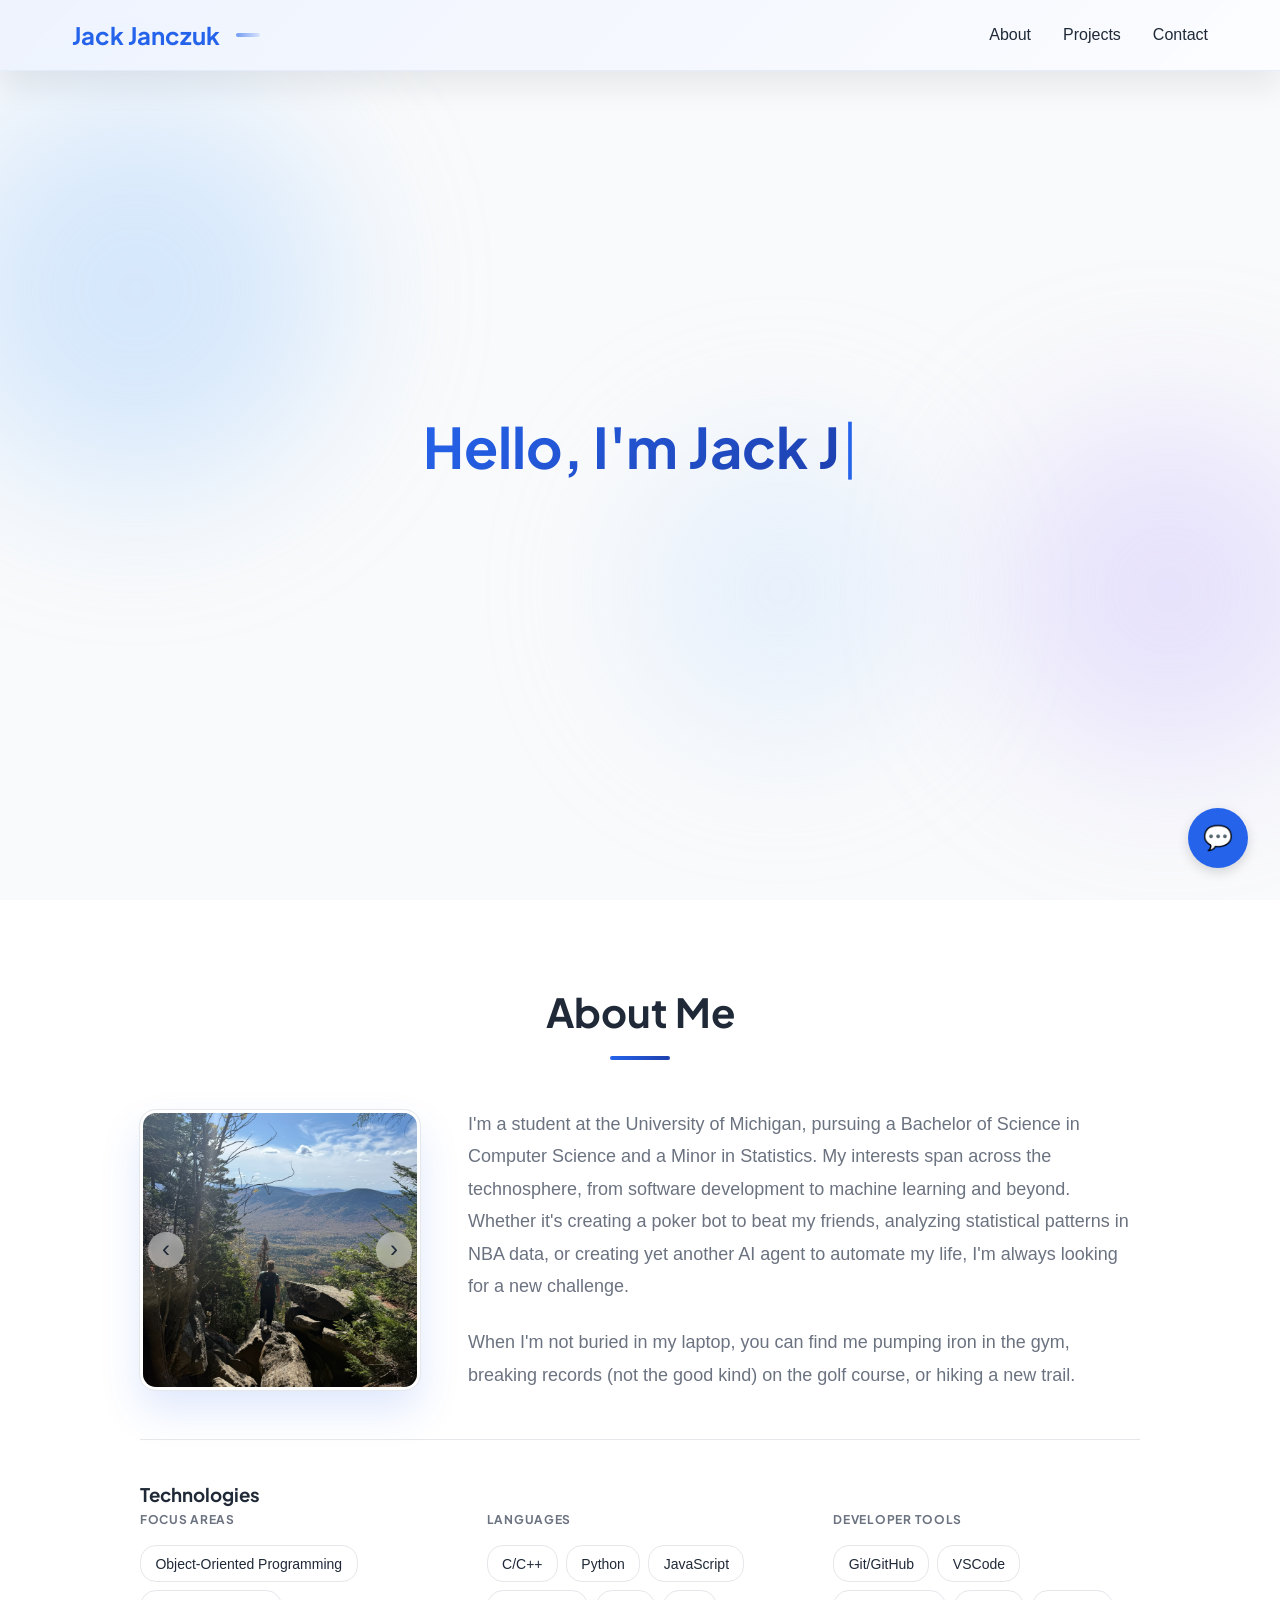
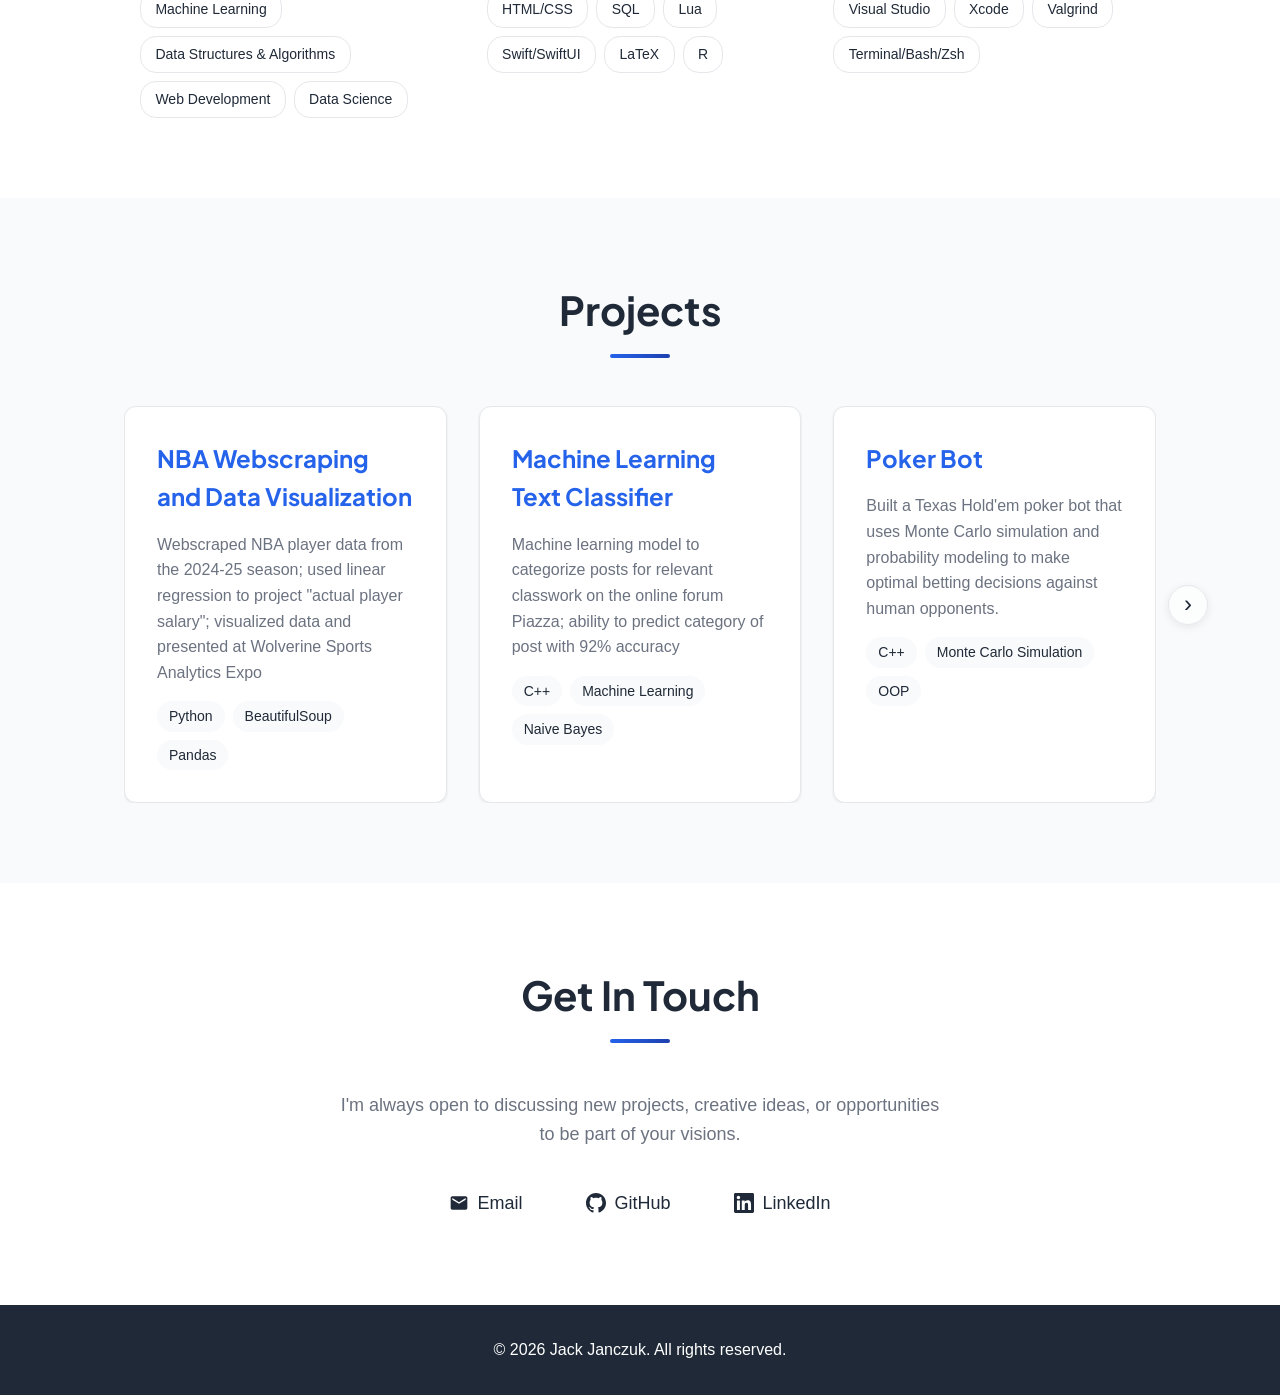
==== home.html @ c81da1bc "Initial commit" ====
<!DOCTYPE html>
<html lang="en">
<head>
    <meta charset="UTF-8">
    <meta name="viewport" content="width=device-width, initial-scale=1.0">
    <title>Jack Janczuk</title>
    <link rel="preconnect" href="https://fonts.googleapis.com">
    <link rel="preconnect" href="https://fonts.gstatic.com" crossorigin>
    <link href="https://fonts.googleapis.com/css2?family=Plus+Jakarta+Sans:wght@600;700;800&display=swap" rel="stylesheet">
    <link rel="stylesheet" href="styles.css">
    <link rel="icon" type="image/png" sizes="64x64" href="project-images/IMG_4706-favicon-64.png">
    <link rel="shortcut icon" href="project-images/IMG_4706-favicon-64.png">
</head>
<body>
    <!-- Navigation -->
    <nav>
        <div class="container">
            <a href="#home" class="logo">Jack Janczuk</a>
            <ul>
                <li><a href="#about" class="nav-link">About</a></li>
                <li><a href="#projects" class="nav-link">Projects</a></li>
                <li><a href="#contact" class="nav-link">Contact</a></li>
            </ul>
        </div>
    </nav>

    <!-- Hero Section -->
    <section id="home" class="hero">
        <div class="hero-blob hero-blob-1" aria-hidden="true"></div>
        <div class="hero-blob hero-blob-2" aria-hidden="true"></div>
        <div class="hero-blob hero-blob-3" aria-hidden="true"></div>
        <div class="hero-content">
            <h1 aria-label="Hello, I'm Jack Janczuk">
                <span id="heroTypewriter" class="hero-typewriter-text" aria-hidden="true"></span><span class="typewriter-cursor" aria-hidden="true">|</span>
            </h1>
            <div class="hero-actions">
                <a href="#projects" class="btn">View My Work</a>
                <a href="#contact" class="btn btn-outline">Get In Touch</a>
            </div>
        </div>
    </section>

    <!-- About Section -->
    <section id="about">
        <div class="container">
            <h2 class="section-title reveal">About Me</h2>
            <div class="about-layout reveal">
                <div class="about-photo">
                    <div class="about-carousel" id="aboutCarousel">
                        <button type="button" class="carousel-arrow carousel-prev" aria-label="Previous photo">&#8249;</button>
                        <div class="carousel-viewport">
                            <img id="aboutCarouselImage" class="carousel-image" src="images/about/IMG_0041.JPG" alt="Jack Janczuk" width="280" height="280" loading="eager">
                        </div>
                        <button type="button" class="carousel-arrow carousel-next" aria-label="Next photo">&#8250;</button>
                    </div>
                </div>
                <div class="about-text">
                    <p>
                        I'm a student at the University of Michigan, pursuing a Bachelor of Science in Computer Science and a Minor in Statistics. 
                        My interests span across the technosphere, from software development to machine learning and beyond. 
                        Whether it's creating a poker bot to beat my friends, analyzing statistical patterns in NBA data, or creating yet another 
                        AI agent to automate my life, I'm always looking for a new challenge.
                    </p>
                    <p>
                        When I'm not buried in my laptop, you can find me pumping iron in the gym, breaking records (not the good kind) on the golf course, or hiking a new trail.
                    </p>
                </div>
            </div>
            <div class="about-technologies reveal">
                <h3 class="about-technologies-title">Technologies</h3>
                <div class="technologies-grid">
                    <div class="technologies-group">
                        <h4>Focus Areas</h4>
                        <div class="technologies-tags">
                            <span class="tech-pill">Object-Oriented Programming</span>
                            <span class="tech-pill">Machine Learning</span>
                            <span class="tech-pill">Data Structures &amp; Algorithms</span>
                            <span class="tech-pill">Web Development</span>
                            <span class="tech-pill">Data Science</span>
                        </div>
                    </div>
                    <div class="technologies-group">
                        <h4>Languages</h4>
                        <div class="technologies-tags">
                            <span class="tech-pill">C/C++</span>
                            <span class="tech-pill">Python</span>
                            <span class="tech-pill">JavaScript</span>
                            <span class="tech-pill">HTML/CSS</span>
                            <span class="tech-pill">SQL</span>
                            <span class="tech-pill">Lua</span>
                            <span class="tech-pill">Swift/SwiftUI</span>
                            <span class="tech-pill">LaTeX</span>
                            <span class="tech-pill">R</span>
                        </div>
                    </div>
                    <div class="technologies-group">
                        <h4>Developer Tools</h4>
                        <div class="technologies-tags">
                            <span class="tech-pill">Git/GitHub</span>
                            <span class="tech-pill">VSCode</span>
                            <span class="tech-pill">Visual Studio</span>
                            <span class="tech-pill">Xcode</span>
                            <span class="tech-pill">Valgrind</span>
                            <span class="tech-pill">Terminal/Bash/Zsh</span>
                        </div>
                    </div>
                </div>
            </div>
        </div>
    </section>

    <!-- Projects Section -->
    <section id="projects">
        <div class="container">
            <h2 class="section-title reveal">Projects</h2>
            <div class="projects-carousel reveal">
                <button type="button" class="projects-arrow projects-prev" aria-label="Previous projects" disabled>&#8249;</button>
                <div class="projects-viewport">
                    <div class="projects-track" id="projectsTrack"></div>
                </div>
                <button type="button" class="projects-arrow projects-next" aria-label="Next projects">&#8250;</button>
            </div>
        </div>
    </section>

    <!-- Contact Section -->
    <section id="contact">
        <div class="container">
            <h2 class="section-title reveal">Get In Touch</h2>
            <div class="contact-content reveal">
                <p style="color: var(--text-light); font-size: 1.125rem; margin-bottom: 2rem;">
                    I'm always open to discussing new projects, creative ideas, or opportunities to be part of your visions.
                </p>
                <div class="contact-links">
                    <a href="mailto:jack.janczuk@gmail.com" class="contact-link email">
                        <svg xmlns="http://www.w3.org/2000/svg" viewBox="0 0 24 24">
                            <path d="M20 4H4c-1.1 0-1.99.9-1.99 2L2 18c0 1.1.9 2 2 2h16c1.1 0 2-.9 2-2V6c0-1.1-.9-2-2-2zm0 4l-8 5-8-5V6l8 5 8-5v2z"/>
                        </svg>
                        <span>Email</span>
                    </a>
                    <a href="https://github.com/jnrjanczuk" target="_blank" class="contact-link github">
                        <svg xmlns="http://www.w3.org/2000/svg" viewBox="0 0 24 24">
                            <path d="M12 0c-6.626 0-12 5.373-12 12 0 5.302 3.438 9.8 8.207 11.387.599.111.793-.261.793-.577v-2.234c-3.338.726-4.033-1.416-4.033-1.416-.546-1.387-1.333-1.756-1.333-1.756-1.089-.745.083-.729.083-.729 1.205.084 1.839 1.237 1.839 1.237 1.07 1.834 2.807 1.304 3.492.997.107-.775.418-1.305.762-1.604-2.665-.305-5.467-1.334-5.467-5.931 0-1.311.469-2.381 1.236-3.221-.124-.303-.535-1.524.117-3.176 0 0 1.008-.322 3.301 1.23.957-.266 1.983-.399 3.003-.404 1.02.005 2.047.138 3.006.404 2.291-1.552 3.297-1.23 3.297-1.23.653 1.653.242 2.874.118 3.176.77.84 1.235 1.911 1.235 3.221 0 4.609-2.807 5.624-5.479 5.921.43.372.823 1.102.823 2.222v3.293c0 .319.192.694.801.576 4.765-1.589 8.199-6.086 8.199-11.386 0-6.627-5.373-12-12-12z"/>
                        </svg>
                        <span>GitHub</span>
                    </a>
                    <a href="https://linkedin.com/in/jackjanczuk" target="_blank" class="contact-link linkedin">
                        <svg xmlns="http://www.w3.org/2000/svg" viewBox="0 0 24 24">
                            <path d="M20.447 20.452h-3.554v-5.569c0-1.328-.027-3.037-1.852-3.037-1.853 0-2.136 1.445-2.136 2.939v5.667H9.351V9h3.414v1.561h.046c.477-.9 1.637-1.85 3.37-1.85 3.601 0 4.267 2.37 4.267 5.455v6.286zM5.337 7.433c-1.144 0-2.063-.926-2.063-2.065 0-1.138.92-2.063 2.063-2.063 1.14 0 2.064.925 2.064 2.063 0 1.139-.925 2.065-2.064 2.065zm1.782 13.019H3.555V9h3.564v11.452zM22.225 0H1.771C.792 0 0 .774 0 1.729v20.542C0 23.227.792 24 1.771 24h20.451C23.2 24 24 23.227 24 22.271V1.729C24 .774 23.2 0 22.222 0h.003z"/>
                        </svg>
                        <span>LinkedIn</span>
                    </a>
                </div>
            </div>
        </div>
    </section>

    <!-- Footer -->
    <footer>
        <div class="container">
            <p>&copy; 2026 Jack Janczuk. All rights reserved.</p>
        </div>
    </footer>

    <!-- Floating Social Button -->
    <div class="floating-social">
        <button class="social-toggle" aria-label="Contact me">💬</button>
        <div class="social-icons">
            <a href="mailto:jack.janczuk@gmail.com" class="social-icon email" aria-label="Email" title="Email">
                <!-- Replace this SVG with your email icon -->
                <svg xmlns="http://www.w3.org/2000/svg" viewBox="0 0 24 24">
                    <path d="M20 4H4c-1.1 0-1.99.9-1.99 2L2 18c0 1.1.9 2 2 2h16c1.1 0 2-.9 2-2V6c0-1.1-.9-2-2-2zm0 4l-8 5-8-5V6l8 5 8-5v2z"/>
                </svg>
            </a>
            <a href="https://github.com/jnrjanczuk" target="_blank" class="social-icon github" aria-label="GitHub" title="GitHub">
                <!-- Replace this SVG with your GitHub icon -->
                <svg xmlns="http://www.w3.org/2000/svg" viewBox="0 0 24 24">
                    <path d="M12 0c-6.626 0-12 5.373-12 12 0 5.302 3.438 9.8 8.207 11.387.599.111.793-.261.793-.577v-2.234c-3.338.726-4.033-1.416-4.033-1.416-.546-1.387-1.333-1.756-1.333-1.756-1.089-.745.083-.729.083-.729 1.205.084 1.839 1.237 1.839 1.237 1.07 1.834 2.807 1.304 3.492.997.107-.775.418-1.305.762-1.604-2.665-.305-5.467-1.334-5.467-5.931 0-1.311.469-2.381 1.236-3.221-.124-.303-.535-1.524.117-3.176 0 0 1.008-.322 3.301 1.23.957-.266 1.983-.399 3.003-.404 1.02.005 2.047.138 3.006.404 2.291-1.552 3.297-1.23 3.297-1.23.653 1.653.242 2.874.118 3.176.77.84 1.235 1.911 1.235 3.221 0 4.609-2.807 5.624-5.479 5.921.43.372.823 1.102.823 2.222v3.293c0 .319.192.694.801.576 4.765-1.589 8.199-6.086 8.199-11.386 0-6.627-5.373-12-12-12z"/>
                </svg>
            </a>
            <a href="https://linkedin.com/in/jackjanczuk" target="_blank" class="social-icon linkedin" aria-label="LinkedIn" title="LinkedIn">
                <!-- Replace this SVG with your LinkedIn icon -->
                <svg xmlns="http://www.w3.org/2000/svg" viewBox="0 0 24 24">
                    <path d="M20.447 20.452h-3.554v-5.569c0-1.328-.027-3.037-1.852-3.037-1.853 0-2.136 1.445-2.136 2.939v5.667H9.351V9h3.414v1.561h.046c.477-.9 1.637-1.85 3.37-1.85 3.601 0 4.267 2.37 4.267 5.455v6.286zM5.337 7.433c-1.144 0-2.063-.926-2.063-2.065 0-1.138.92-2.063 2.063-2.063 1.14 0 2.064.925 2.064 2.063 0 1.139-.925 2.065-2.064 2.065zm1.782 13.019H3.555V9h3.564v11.452zM22.225 0H1.771C.792 0 0 .774 0 1.729v20.542C0 23.227.792 24 1.771 24h20.451C23.2 24 24 23.227 24 22.271V1.729C24 .774 23.2 0 22.222 0h.003z"/>
                </svg>
            </a>
        </div>
    </div>

    <!-- Project Modal -->
    <div class="project-modal" id="projectModal">
        <div class="project-modal-content">
            <div class="project-modal-content-wrapper">
                <button class="project-modal-close" aria-label="Close modal">&times;</button>
                <div class="project-modal-header">
                    <div class="project-modal-background" id="modalBackground"></div>
                    <h2 id="modalTitle"></h2>
                    <p id="modalDescription"></p>
                </div>
                <div class="project-modal-body">
                    <div class="project-modal-details" id="modalDetails">
                        <!-- Additional project details will be added here -->
                    </div>
                </div>
            </div>
        </div>
    </div>

    <script>
        // Project data - you can expand this with more details for each project
        const projects = [
            {
                title: "NBA Webscraping and Data Visualization",
                description: "Webscraped NBA player data from the 2024-25 season; used linear regression to project \"actual player salary\"; visualized data and presented at Wolverine Sports Analytics Expo",
                tags: ["Python", "BeautifulSoup", "Pandas"],
                imageUrl: "project-images/nba.png",
                details: `
                    <h3>Overview</h3>
                    <p>My project for Wolverine Sports Analytics F25, involving webscraping NBA player statistics and salary data to visualize salary trends and identify overpaid/underpaid players</p>
                    <h3>Key Features</h3>
                    <ul>
                        <li>Web scraping NBA player data from multiple sources</li>
                        <li>Linear regression modeling for salary prediction</li>
                        <li>Data visualization and presentation</li>
                        <li>Presented findings at Wolverine Sports Analytics Expo</li>
                    </ul>
                `
            },
            {
                title: "Machine Learning Text Classifier",
                description: "Machine learning model to categorize posts for relevant classwork on the online forum Piazza; ability to predict category of post with 92% accuracy",
                tags: ["C++", "Machine Learning", "Naive Bayes"],
                imageUrl: "project-images/piazza.png",
                details: `
                    <h3>Overview</h3>
                    <p>A sophisticated machine learning classifier using Naive Bayes classification designed to automatically categorize educational forum posts, improving content organization and discoverability.</p>
                    <h3>Key Features</h3>
                    <ul>
                        <li>92% accuracy in post categorization</li>
                        <li>Natural language processing capabilities</li>
                        <li>Efficient data structure implementation</li>
                        <li>Optimized for performance in C++</li>
                    </ul>
                `
            },
            {
                title: "Poker Bot",
                description: "Built a Texas Hold'em poker bot that uses Monte Carlo simulation and probability modeling to make optimal betting decisions against human opponents.",
                tags: ["C++", "Monte Carlo Simulation", "OOP"],
                imageUrl: "project-images/poker.jpg",
                details: `
                    <h3>Overview</h3>
                    <p>A poker-playing agent that evaluates hand strength and pot odds to decide when to fold, call, or raise in simulated and live games.</p>
                    <h3>Key Features</h3>
                    <ul>
                        <li>Monte Carlo hand equity estimation</li>
                        <li>Automated betting strategy engine</li>
                        <li>Support for games with any number of players</li>
                    </ul>
                `
            },
            {
                title: "MacOS ASCIIquarium",
                description: "Developed a program enabling a functional ASCIIquarium screensaver for MacOS.",
                tags: ["Lua", "Shell Scripting", "Automation"],
                imageUrl: "project-images/asciiquarium.jpg",
                details: `
                    <h3>Overview</h3>
                    <p>A program that automatically opens a terminal window displaying ASCIIquarium upon detecting a session of three minutes of inactivity,
                         closing the window on any mouse movement or key stroke.</p>
                    <h3>Key Features</h3>
                    <ul>
                        <li>Automatic detection of inactivity for screensaver feel</li>
                        <li>User customization of inactivity threshold</li>
                        <li>Clean removal of terminal window upon keystroke/mouse movement</li>
                    </ul>
                `
            },
            {
                title: "AI Life Automation Agent",
                description: "Personal AI agent that automates routine tasks—calendar management, email triage, and workflow triggers—using LLM APIs and custom integrations.",
                tags: ["Python", "LLMs", "Automation"],
                imageUrl: "",
                details: `
                    <h3>Overview</h3>
                    <p>An agentic system that connects to everyday tools and executes multi-step workflows based on natural language commands.</p>
                    <h3>Key Features</h3>
                    <ul>
                        <li>Natural language task parsing</li>
                        <li>Integration with calendar and email APIs</li>
                        <li>Extensible plugin architecture for new automations</li>
                    </ul>
                `
            }
        ];

        function escapeHtml(text) {
            const div = document.createElement('div');
            div.textContent = text;
            return div.innerHTML;
        }

        function renderProjectCards() {
            const track = document.getElementById('projectsTrack');
            if (!track) return;

            track.innerHTML = projects.map((project, index) => `
                <div class="project-card" data-project="${index}">
                    <h3>${escapeHtml(project.title)}</h3>
                    <p>${escapeHtml(project.description)}</p>
                    <div class="project-tags">
                        ${project.tags.map((tag) => `<span class="tag">${escapeHtml(tag)}</span>`).join('')}
                    </div>
                </div>
            `).join('');
        }

        function initProjectsCarousel() {
            const track = document.getElementById('projectsTrack');
            const viewport = document.querySelector('.projects-viewport');
            const prevBtn = document.querySelector('.projects-prev');
            const nextBtn = document.querySelector('.projects-next');
            if (!track || !viewport || !prevBtn || !nextBtn) return;

            const GAP = 32;
            let offset = 0;

            function getVisibleCount() {
                if (window.innerWidth < 640) return 1;
                if (window.innerWidth < 960) return 2;
                return 3;
            }

            function getMaxOffset() {
                return Math.max(0, projects.length - getVisibleCount());
            }

            function updateCarousel() {
                const visible = getVisibleCount();
                const cardWidth = (viewport.clientWidth - GAP * (visible - 1)) / visible;

                track.style.setProperty('--project-card-width', `${cardWidth}px`);
                track.style.setProperty('--projects-gap', `${GAP}px`);

                offset = Math.min(offset, getMaxOffset());

                track.style.transform = `translateX(-${offset * (cardWidth + GAP)}px)`;

                prevBtn.disabled = offset === 0;
                nextBtn.disabled = offset >= getMaxOffset();
            }

            prevBtn.addEventListener('click', () => {
                if (offset > 0) {
                    offset -= 1;
                    updateCarousel();
                }
            });

            nextBtn.addEventListener('click', () => {
                if (offset < getMaxOffset()) {
                    offset += 1;
                    updateCarousel();
                }
            });

            window.addEventListener('resize', updateCarousel);
            updateCarousel();
        }

        renderProjectCards();
        initProjectsCarousel();

        // Get modal elements
        const modal = document.getElementById('projectModal');
        const modalTitle = document.getElementById('modalTitle');
        const modalDescription = document.getElementById('modalDescription');
        const modalDetails = document.getElementById('modalDetails');
        const modalBackground = document.getElementById('modalBackground');
        const closeBtn = document.querySelector('.project-modal-close');

        const projectsTrack = document.getElementById('projectsTrack');

        // Function to open modal
        function openModal(projectIndex) {
            const project = projects[projectIndex];
            modalTitle.textContent = project.title;
            modalDescription.textContent = project.description;

            // Set background image if provided
            if (project.imageUrl && project.imageUrl.trim() !== '') {
                modalBackground.style.backgroundImage = `url(${project.imageUrl})`;
                modalBackground.style.display = 'block';
            } else {
                modalBackground.style.backgroundImage = 'none';
                modalBackground.style.display = 'none';
            }

            // Set details with tags (same as card view)
            const tagsHtml = project.tags
                .map((tag) => `<span class="tag">${tag}</span>`)
                .join('');
            modalDetails.innerHTML = `${project.details}
                <h3>Tags</h3>
                <div class="project-tags">${tagsHtml}</div>`;

            // Show modal
            modal.classList.add('active');
            document.body.style.overflow = 'hidden'; // Prevent background scrolling
        }

        // Function to close modal
        function closeModal() {
            modal.classList.remove('active');
            document.body.style.overflow = ''; // Restore scrolling
        }

        // Open modal when a project card is clicked
        projectsTrack.addEventListener('click', (e) => {
            const card = e.target.closest('.project-card');
            if (!card) return;
            openModal(parseInt(card.getAttribute('data-project'), 10));
        });

        // Close modal when close button is clicked
        closeBtn.addEventListener('click', closeModal);

        // Close modal when clicking outside the content
        modal.addEventListener('click', (e) => {
            if (e.target === modal) {
                closeModal();
            }
        });

        // Close modal with Escape key
        document.addEventListener('keydown', (e) => {
            if (e.key === 'Escape' && modal.classList.contains('active')) {
                closeModal();
            }
        });

        // Scroll reveal
        const revealEls = document.querySelectorAll('.reveal');
        const revealObserver = new IntersectionObserver(
            (entries) => {
                entries.forEach((entry) => {
                    if (entry.isIntersecting) {
                        entry.target.classList.add('visible');
                        revealObserver.unobserve(entry.target);
                    }
                });
            },
            { threshold: 0.15, rootMargin: '0px 0px -40px 0px' }
        );
        revealEls.forEach((el) => revealObserver.observe(el));

        // Active nav link on scroll
        const navLinks = document.querySelectorAll('.nav-link');
        const sections = ['about', 'projects', 'contact'].map((id) => document.getElementById(id));

        function updateActiveNav() {
            const scrollPos = window.scrollY + 120;
            let current = '';

            sections.forEach((section) => {
                if (section && section.offsetTop <= scrollPos) {
                    current = section.getAttribute('id');
                }
            });

            navLinks.forEach((link) => {
                link.classList.toggle('active', link.getAttribute('href') === `#${current}`);
            });
        }

        const aboutLink = document.querySelector('.nav-link[href="#about"]');

        function updateLogoScrollBar() {
            const logo = document.querySelector('.logo');
            if (!logo || !aboutLink) return;

            const logoRect = logo.getBoundingClientRect();
            const aboutRect = aboutLink.getBoundingClientRect();
            const offsetBase = Math.max(0, aboutRect.left - logoRect.right - 48);
            const progress = Math.min(1, Math.max(0, window.scrollY / (document.body.scrollHeight - window.innerHeight)));
            const barOffset = Math.round(progress * offsetBase);

            logo.style.setProperty('--logo-bar-offset', `${barOffset}px`);
        }

        window.addEventListener('scroll', updateActiveNav, { passive: true });
        window.addEventListener('scroll', updateLogoScrollBar, { passive: true });
        window.addEventListener('resize', updateLogoScrollBar, { passive: true });
        updateActiveNav();
        updateLogoScrollBar();

        // About photo carousel
        (function initAboutCarousel() {
            const img = document.getElementById('aboutCarouselImage');
            const prevBtn = document.querySelector('.carousel-prev');
            const nextBtn = document.querySelector('.carousel-next');
            if (!img || !prevBtn || !nextBtn) return;

            const photos = [
                { src: 'images/about/IMG_0041.JPG', alt: 'Jack Janczuk' },
                { src: 'images/about/IMG_4346.jpeg', alt: 'Jack Janczuk' },
                { src: 'images/about/IMG_0625.JPG', alt: 'Jack Janczuk' },
                { src: 'images/about/DSC_7346.jpeg', alt: 'Jack Janczuk' }
            ];

            let currentIndex = 0;
            let isTransitioning = false;

            function showPhoto(index) {
                if (isTransitioning) return;
                isTransitioning = true;
                img.classList.add('fading');

                setTimeout(() => {
                    currentIndex = index;
                    img.src = photos[currentIndex].src;
                    img.alt = photos[currentIndex].alt;
                    img.classList.remove('fading');
                    isTransitioning = false;
                }, 350);
            }

            function goNext() {
                showPhoto((currentIndex + 1) % photos.length);
            }

            function goPrev() {
                showPhoto((currentIndex - 1 + photos.length) % photos.length);
            }

            prevBtn.addEventListener('click', goPrev);
            nextBtn.addEventListener('click', goNext);
        })();

        // Hero typewriter with typo correction
        (function initHeroTypewriter() {
            const el = document.getElementById('heroTypewriter');
            const heroContent = document.querySelector('.hero-content');
            if (!el || !heroContent) return;

            const prefix = "Hello, I'm Jack ";
            const wrongName = 'Janzcuk';
            const correctName = 'Janczuk';
            const fullCorrect = prefix + correctName;
            const wrongFull = prefix + wrongName;
            const keptPart = 'Jan';
            const wrongSuffix = wrongName.slice(keptPart.length);
            const correctSuffix = correctName.slice(keptPart.length);

            const typeSpeed = 100;
            const deleteSpeed = 65;
            const pauseAfterWrong = 900;
            const pauseBeforeRetype = 350;

            const sleep = (ms) => new Promise((resolve) => setTimeout(resolve, ms));

            function finish() {
                el.textContent = fullCorrect;
                heroContent.classList.add('hero-ready');
            }

            if (window.matchMedia('(prefers-reduced-motion: reduce)').matches) {
                finish();
                return;
            }

            async function run() {
                for (let i = 0; i < wrongFull.length; i++) {
                    el.textContent = wrongFull.slice(0, i + 1);
                    await sleep(typeSpeed);
                }

                await sleep(pauseAfterWrong);

                for (let i = 0; i < wrongSuffix.length; i++) {
                    el.textContent = wrongFull.slice(0, wrongFull.length - 1 - i);
                    await sleep(deleteSpeed);
                }

                await sleep(pauseBeforeRetype);

                const partial = prefix + keptPart;
                for (let i = 0; i < correctSuffix.length; i++) {
                    el.textContent = partial + correctSuffix.slice(0, i + 1);
                    await sleep(typeSpeed);
                }

                finish();
            }

            run();
        })();
    </script>
</body>
</html>
---- styles.css ----
* {
    margin: 0;
    padding: 0;
    box-sizing: border-box;
}

:root {
    --primary-color: #2563eb;
    --secondary-color: #1e40af;
    --text-color: #1f2937;
    --text-light: #6b7280;
    --bg-color: #ffffff;
    --bg-light: #f9fafb;
    --border-color: #e5e7eb;
}

body {
    font-family: -apple-system, BlinkMacSystemFont, 'Segoe UI', Roboto, 'Helvetica Neue', Arial, sans-serif;
    line-height: 1.6;
    color: var(--text-color);
    background-color: var(--bg-color);
}

h1, h2, h3, .logo {
    font-family: 'Plus Jakarta Sans', -apple-system, BlinkMacSystemFont, sans-serif;
}

section[id] {
    scroll-margin-top: 5rem;
}

/* Navigation */
nav {
    position: fixed;
    top: 0;
    width: 100%;
    background: rgba(255, 255, 255, 0.92);
    backdrop-filter: blur(18px);
    box-shadow: 0 16px 30px rgba(15, 23, 42, 0.08);
    border-bottom: 1px solid rgba(37, 99, 235, 0.12);
    overflow: hidden;
    z-index: 1000;
    padding: 1rem 0;
}

nav::before {
    content: '';
    position: absolute;
    inset: 0;
    background: linear-gradient(135deg, rgba(37, 99, 235, 0.08), rgba(59, 130, 246, 0.02));
    pointer-events: none;
}

nav .container {
    position: relative;
    max-width: 1200px;
    margin: 0 auto;
    padding: 0 2rem;
    display: flex;
    justify-content: space-between;
    align-items: center;
}

nav .logo {
    position: relative;
    display: inline-block;
    font-size: 1.5rem;
    font-weight: 700;
    color: var(--primary-color);
    text-decoration: none;
    transition: transform 0.25s ease, opacity 0.25s ease;
}

nav .logo:hover {
    opacity: 0.95;
    transform: translateX(1px);
}

nav .logo::before {
    content: '';
    position: absolute;
    left: calc(100% + 16px);
    top: 50%;
    width: calc(var(--logo-bar-offset, 0px) + 24px);
    height: 4px;
    transform: translateY(-50%);
    border-radius: 999px;
    background: linear-gradient(90deg, rgba(37, 99, 235, 0.65), rgba(37, 99, 235, 0.12));
    opacity: 0.95;
    pointer-events: none;
    transition: width 0.2s ease;
    will-change: width;
}

nav ul {
    list-style: none;
    display: flex;
    gap: 2rem;
}

nav ul a {
    text-decoration: none;
    color: var(--text-color);
    font-weight: 500;
    transition: color 0.25s ease, transform 0.25s ease;
    position: relative;
    padding-bottom: 0.35rem;
}

nav ul a:hover {
    transform: translateY(-1px);
}

nav ul a::after {
    content: '';
    position: absolute;
    bottom: -0.1rem;
    left: 0;
    width: 0;
    height: 2px;
    background: linear-gradient(90deg, var(--primary-color), var(--secondary-color));
    transition: width 0.3s ease;
}

nav ul a:hover,
nav ul a.active {
    color: var(--primary-color);
}

nav ul a:hover::after,
nav ul a.active::after {
    width: 100%;
}

/* Container */
.container {
    max-width: 1200px;
    margin: 0 auto;
    padding: 0 2rem;
}

/* Hero Section */
.hero {
    min-height: 100vh;
    display: flex;
    align-items: center;
    justify-content: center;
    text-align: center;
    padding: 6rem 2rem 2rem;
    position: relative;
    overflow: hidden;
}

.hero-blob {
    position: absolute;
    border-radius: 50%;
    filter: blur(80px);
    opacity: 0.35;
    pointer-events: none;
    z-index: 0;
}

.hero-blob-1 {
    width: 400px;
    height: 400px;
    background: #93c5fd;
    top: 10%;
    left: -5%;
    animation: blobDrift 12s ease-in-out infinite;
}

.hero-blob-2 {
    width: 350px;
    height: 350px;
    background: #c4b5fd;
    bottom: 15%;
    right: -5%;
    animation: blobDrift 14s ease-in-out infinite reverse;
}

.hero-blob-3 {
    width: 280px;
    height: 280px;
    background: #bfdbfe;
    top: 50%;
    left: 50%;
    animation: blobDriftCenter 10s ease-in-out infinite 2s;
}

@keyframes blobDrift {
    0%, 100% { transform: translate(0, 0); }
    50% { transform: translate(30px, -20px); }
}

@keyframes blobDriftCenter {
    0%, 100% { transform: translate(-50%, -50%); }
    50% { transform: translate(calc(-50% + 20px), calc(-50% - 25px)); }
}

.hero-content {
    position: relative;
    z-index: 1;
}

@keyframes fadeUp {
    from {
        opacity: 0;
        transform: translateY(24px);
    }
    to {
        opacity: 1;
        transform: translateY(0);
    }
}

.hero-content h1 {
    font-size: 3.5rem;
    margin-bottom: 1rem;
    min-height: 1.2em;
}

.hero-typewriter-text {
    background: linear-gradient(135deg, var(--primary-color), var(--secondary-color));
    -webkit-background-clip: text;
    -webkit-text-fill-color: transparent;
    background-clip: text;
}

.typewriter-cursor {
    display: inline-block;
    color: var(--primary-color);
    -webkit-text-fill-color: var(--primary-color);
    font-weight: 300;
    margin-left: 2px;
    animation: cursorBlink 0.75s step-end infinite;
}

@keyframes cursorBlink {
    50% { opacity: 0; }
}

.hero-content p,
.hero-content .hero-actions {
    opacity: 0;
}

.hero-content.hero-ready p {
    animation: fadeUp 0.8s ease-out both;
}

.hero-content.hero-ready .hero-actions {
    animation: fadeUp 0.8s ease-out 0.15s both;
}

.btn {
    display: inline-block;
    padding: 0.75rem 2rem;
    background-color: var(--primary-color);
    color: white;
    text-decoration: none;
    border-radius: 0.5rem;
    font-weight: 600;
    transition: background-color 0.3s, transform 0.2s, box-shadow 0.3s;
    box-shadow: 0 4px 14px rgba(37, 99, 235, 0.25);
}

.btn:hover {
    background-color: var(--secondary-color);
    transform: translateY(-2px);
    box-shadow: 0 8px 20px rgba(37, 99, 235, 0.35);
}

.btn-outline {
    background-color: transparent;
    border: 2px solid var(--primary-color);
    color: var(--primary-color);
    margin-left: 1rem;
}

.btn-outline:hover {
    background-color: var(--primary-color);
    color: white;
}

/* Section */
section {
    padding: 5rem 0;
}

section:nth-child(even) {
    background-color: var(--bg-light);
}

.section-title {
    font-size: 2.5rem;
    text-align: center;
    margin-bottom: 3rem;
    color: var(--text-color);
    position: relative;
    padding-bottom: 1rem;
}

.section-title::after {
    content: '';
    position: absolute;
    bottom: 0;
    left: 50%;
    transform: translateX(-50%);
    width: 60px;
    height: 4px;
    border-radius: 2px;
    background: linear-gradient(90deg, var(--primary-color), var(--secondary-color));
}

/* About Section */
.about-layout {
    display: flex;
    align-items: center;
    gap: 3rem;
    max-width: 1000px;
    margin: 0 auto;
}

.about-photo {
    flex-shrink: 0;
}

.about-carousel {
    position: relative;
    width: 280px;
}

.carousel-viewport {
    width: 280px;
    aspect-ratio: 1 / 1;
    border-radius: 1rem;
    overflow: hidden;
    box-shadow: 0 20px 40px rgba(37, 99, 235, 0.15);
    border: 3px solid white;
    outline: 1px solid var(--border-color);
    background: var(--bg-light);
    transition: box-shadow 0.4s ease;
}

.about-carousel:hover .carousel-viewport {
    box-shadow: 0 24px 48px rgba(37, 99, 235, 0.2);
}

.carousel-image {
    width: 100%;
    height: 100%;
    object-fit: cover;
    object-position: center center;
    display: block;
    opacity: 1;
    transition: opacity 0.35s ease;
}

.carousel-image.fading {
    opacity: 0;
}

.carousel-arrow {
    position: absolute;
    top: 50%;
    transform: translateY(-50%);
    z-index: 2;
    width: 36px;
    height: 36px;
    border: none;
    border-radius: 50%;
    background: rgba(255, 255, 255, 0.45);
    color: var(--text-color);
    font-size: 1.5rem;
    line-height: 1;
    cursor: pointer;
    display: flex;
    align-items: center;
    justify-content: center;
    padding: 0;
    padding-bottom: 2px;
    backdrop-filter: blur(4px);
    transition: background 0.2s, color 0.2s, transform 0.2s;
}

.carousel-arrow:hover {
    background: rgba(255, 255, 255, 0.75);
    color: var(--primary-color);
    transform: translateY(-50%) scale(1.08);
}

.carousel-prev {
    left: 8px;
}

.carousel-next {
    right: 8px;
}

.about-text {
    text-align: left;
    font-size: 1.125rem;
    color: var(--text-light);
    line-height: 1.8;
}

.about-text p + p {
    margin-top: 1.5rem;
}

.about-technologies {
    max-width: 1000px;
    margin: 3rem auto 0;
    padding-top: 2.5rem;
    border-top: 1px solid var(--border-color);
}

.technologies-grid {
    display: grid;
    grid-template-columns: repeat(3, minmax(0, 1fr));
    gap: 2.5rem;
    align-items: start;
}

.technologies-group {
    min-width: 0;
}

.about-bottom-row {
    display: flex;
    gap: 3rem;
    align-items: flex-start;
}

.about-tech-column,
.about-upto-column {
    flex: 1;
    min-width: 0;
}

.about-side-title {
    font-size: 1.35rem;
    text-align: left;
    margin-bottom: 1.25rem;
    color: var(--text-color);
}

.technologies-stack {
    display: flex;
    flex-direction: column;
    gap: 1.5rem;
}

.technologies-group h4 {
    font-size: 0.75rem;
    text-transform: uppercase;
    letter-spacing: 0.06em;
    color: var(--text-light);
    margin-bottom: 1rem;
    font-weight: 700;
    font-family: 'Plus Jakarta Sans', sans-serif;
}

.technologies-tags {
    display: flex;
    flex-wrap: wrap;
    gap: 0.5rem;
}

.tech-pill {
    padding: 0.4rem 0.9rem;
    background-color: white;
    border: 1px solid var(--border-color);
    border-radius: 1rem;
    font-size: 0.875rem;
    color: var(--text-color);
    font-weight: 500;
    transition: background-color 0.2s, border-color 0.2s, color 0.2s, transform 0.2s;
}

.tech-pill:hover {
    background-color: rgba(37, 99, 235, 0.08);
    border-color: rgba(37, 99, 235, 0.25);
    color: var(--primary-color);
    transform: translateY(-1px);
}

.upto-items {
    display: flex;
    flex-direction: column;
    gap: 1rem;
}

.upto-item {
    background: white;
    border: 1px solid var(--border-color);
    border-radius: 0.75rem;
    padding: 1rem 1.125rem;
    box-shadow: 0 1px 3px rgba(0, 0, 0, 0.06);
    transition: box-shadow 0.2s, border-color 0.2s;
}

.upto-item:hover {
    box-shadow: 0 4px 12px rgba(37, 99, 235, 0.08);
    border-color: rgba(37, 99, 235, 0.2);
}

.upto-label {
    display: block;
    font-size: 0.7rem;
    text-transform: uppercase;
    letter-spacing: 0.06em;
    color: var(--text-light);
    margin-bottom: 0.5rem;
    font-weight: 700;
    font-family: 'Plus Jakarta Sans', sans-serif;
}

.upto-link {
    text-decoration: none;
    color: inherit;
    display: block;
}

.upto-link:hover .upto-title {
    color: var(--primary-color);
}

.upto-title {
    font-size: 0.9rem;
    font-weight: 600;
    color: var(--text-color);
    line-height: 1.35;
    transition: color 0.2s;
    display: -webkit-box;
    -webkit-line-clamp: 2;
    -webkit-box-orient: vertical;
    overflow: hidden;
}

.upto-meta {
    font-size: 0.78rem;
    color: var(--text-light);
    margin-top: 0.35rem;
}

.upto-row {
    display: flex;
    align-items: center;
    gap: 0.75rem;
}

.upto-art {
    width: 48px;
    height: 48px;
    border-radius: 0.375rem;
    object-fit: cover;
    flex-shrink: 0;
    background: var(--bg-light);
}

.upto-info {
    min-width: 0;
    flex: 1;
}

.upto-loading,
.upto-empty {
    font-size: 0.82rem;
    color: var(--text-light);
    font-style: italic;
}

.upto-error {
    font-size: 0.78rem;
    color: var(--text-light);
    line-height: 1.4;
}

/* Projects Section */
.projects-carousel {
    display: flex;
    align-items: center;
    gap: 0.75rem;
    margin-top: 2rem;
}

.projects-viewport {
    flex: 1;
    overflow: hidden;
}

.projects-track {
    display: flex;
    gap: var(--projects-gap, 2rem);
    transition: transform 0.45s cubic-bezier(0.4, 0, 0.2, 1);
    will-change: transform;
}

.projects-track .project-card {
    flex: 0 0 var(--project-card-width, 300px);
    min-width: var(--project-card-width, 300px);
}

.projects-arrow {
    flex-shrink: 0;
    width: 40px;
    height: 40px;
    border: none;
    border-radius: 50%;
    background: rgba(255, 255, 255, 0.55);
    color: var(--text-color);
    font-size: 1.5rem;
    line-height: 1;
    cursor: pointer;
    display: flex;
    align-items: center;
    justify-content: center;
    padding: 0;
    padding-bottom: 2px;
    backdrop-filter: blur(4px);
    box-shadow: 0 2px 8px rgba(0, 0, 0, 0.08);
    border: 1px solid var(--border-color);
    transition: background 0.2s, color 0.2s, transform 0.2s, opacity 0.2s, visibility 0.2s;
}

.projects-arrow:hover:not(:disabled) {
    background: rgba(255, 255, 255, 0.9);
    color: var(--primary-color);
    transform: scale(1.08);
}

.projects-arrow:disabled {
    opacity: 0;
    visibility: hidden;
    pointer-events: none;
}

.project-card {
    background: white;
    border-radius: 0.75rem;
    padding: 2rem;
    border: 1px solid var(--border-color);
    box-shadow: 0 1px 3px rgba(0, 0, 0, 0.08);
    cursor: pointer;
    position: relative;
    overflow: hidden;
}

.project-card.reveal {
    transition: opacity 0.7s ease, transform 0.7s ease, box-shadow 0.3s, border-color 0.3s;
}

.project-card::before {
    content: '';
    position: absolute;
    top: 0;
    left: 0;
    right: 0;
    height: 4px;
    background: linear-gradient(90deg, var(--primary-color), var(--secondary-color));
    transform: scaleX(0);
    transform-origin: left;
    transition: transform 0.3s ease;
}

.project-card:hover::before {
    transform: scaleX(1);
}

.project-card:hover {
    transform: translateY(-5px);
    box-shadow: 0 12px 28px rgba(37, 99, 235, 0.12);
    border-color: rgba(37, 99, 235, 0.2);
}

.project-card h3 {
    color: var(--primary-color);
    margin-bottom: 1rem;
    font-size: 1.5rem;
}

.project-card p {
    color: var(--text-light);
    margin-bottom: 1rem;
}

.project-tags {
    display: flex;
    flex-wrap: wrap;
    gap: 0.5rem;
    margin-top: 1rem;
}

.tag {
    padding: 0.25rem 0.75rem;
    background-color: var(--bg-light);
    border-radius: 1rem;
    font-size: 0.875rem;
    color: var(--text-color);
    transition: background-color 0.2s, transform 0.2s, color 0.2s;
}

.project-card:hover .tag {
    background-color: rgba(37, 99, 235, 0.1);
    color: var(--primary-color);
}

.tag:hover {
    transform: scale(1.05);
}

/* Scroll reveal */
.reveal {
    opacity: 0;
    transform: translateY(30px);
    transition: opacity 0.7s ease, transform 0.7s ease;
}

.reveal.visible {
    opacity: 1;
    transform: translateY(0);
}

@media (prefers-reduced-motion: reduce) {
    *, *::before, *::after {
        animation-duration: 0.01ms !important;
        animation-iteration-count: 1 !important;
        transition-duration: 0.01ms !important;
    }

    .reveal {
        opacity: 1;
        transform: none;
    }

    .hero-blob {
        animation: none;
    }
}

/* Contact Section */
.contact-content {
    max-width: 600px;
    margin: 0 auto;
    text-align: center;
}

.contact-links {
    display: flex;
    justify-content: center;
    gap: 2rem;
    margin-top: 2rem;
    flex-wrap: wrap;
}

.contact-link {
    display: flex;
    align-items: center;
    gap: 0.5rem;
    color: var(--text-color);
    text-decoration: none;
    font-size: 1.125rem;
    padding: 0.5rem 1rem;
    border-radius: 0.5rem;
    transition: background-color 0.2s, transform 0.2s;
}

.contact-link svg {
    width: 20px;
    height: 20px;
    fill: var(--text-color);
    transition: fill 0.2s;
}

.contact-link:hover {
    transform: scale(1.05);
}

.contact-link:hover svg {
    fill: white;
}

.contact-link.email:hover {
    background-color: #ea4335;
    color: white;
}

.contact-link.github:hover {
    background-color: #333;
    color: white;
}

.contact-link.linkedin:hover {
    background-color: #0077b5;
    color: white;
}

/* Footer */
footer {
    background-color: var(--text-color);
    color: white;
    text-align: center;
    padding: 2rem;
}

/* Project Modal */
.project-modal {
    position: fixed;
    top: 0;
    left: 0;
    width: 100%;
    height: 100%;
    background-color: rgba(0, 0, 0, 0.8);
    backdrop-filter: blur(5px);
    display: flex;
    align-items: center;
    justify-content: center;
    z-index: 2000;
    opacity: 0;
    visibility: hidden;
    transition: opacity 0.3s, visibility 0.3s;
    padding: 2rem;
    overflow-y: auto;
}

.project-modal.active {
    opacity: 1;
    visibility: visible;
}

.project-modal-content {
    background: white;
    border-radius: 1rem;
    max-width: 900px;
    width: 100%;
    max-height: 90vh;
    overflow-y: auto;
    padding: 3rem;
    position: relative;
    transform: scale(0.9);
    transition: transform 0.3s;
    box-shadow: 0 20px 60px rgba(0, 0, 0, 0.3);
}

.project-modal-content-wrapper {
    position: relative;
    z-index: 1;
}

.project-modal.active .project-modal-content {
    transform: scale(1);
}

.project-modal-close {
    position: absolute;
    top: 0.5rem;
    right: 0.5rem;
    background: rgba(255, 255, 255, 0.9);
    border: none;
    font-size: 2rem;
    color: var(--text-light);
    cursor: pointer;
    width: 40px;
    height: 40px;
    display: flex;
    align-items: center;
    justify-content: center;
    border-radius: 50%;
    transition: background-color 0.2s, color 0.2s;
    z-index: 10;
}

.project-modal-close:hover {
    background-color: var(--bg-light);
    color: var(--text-color);
}

.project-modal-header {
    margin-bottom: 2rem;
    padding: 2rem;
    padding-right: 3rem;
    position: relative;
    z-index: 1;
    border-radius: 0.5rem;
    margin-left: -2rem;
    margin-right: -2rem;
    margin-top: -2rem;
}

.project-modal-background {
    position: absolute;
    top: 0;
    left: 0;
    width: 100%;
    height: 100%;
    background-size: cover;
    background-position: center;
    background-repeat: no-repeat;
    border-radius: 0.5rem;
    opacity: 0.2;
    z-index: 0;
    transition: opacity 0.3s;
}

.project-modal-header h2 {
    font-size: 2.5rem;
    color: var(--primary-color);
    margin-bottom: 1rem;
    position: relative;
    z-index: 2;
}

.project-modal-header p {
    position: relative;
    z-index: 2;
}

.project-modal-body {
    color: var(--text-color);
    line-height: 1.8;
    position: relative;
    z-index: 1;
}

.project-modal-body p {
    margin-bottom: 1.5rem;
    color: var(--text-light);
    font-size: 1.125rem;
}

.project-modal-details {
    margin-top: 2rem;
    padding-top: 2rem;
    border-top: 1px solid var(--border-color);
}

.project-modal-details h3 {
    color: var(--text-color);
    margin-bottom: 1rem;
    font-size: 1.5rem;
}

.project-modal-details ul {
    list-style: none;
    padding-left: 0;
}

.project-modal-details li {
    padding: 0.5rem 0;
    color: var(--text-light);
    padding-left: 1.5rem;
    position: relative;
}

.project-modal-details li:before {
    content: "•";
    color: var(--primary-color);
    position: absolute;
    left: 0;
    font-weight: bold;
}

/* Responsive */
@media (max-width: 768px) {
    nav ul {
        gap: 1rem;
        font-size: 0.9rem;
    }

    .hero-content h1 {
        font-size: 2.5rem;
    }

    .hero-content p {
        font-size: 1.25rem;
    }

    .btn-outline {
        margin-left: 0;
        margin-top: 1rem;
        display: block;
    }

    .section-title {
        font-size: 2rem;
    }

    .about-layout {
        flex-direction: column;
        text-align: center;
    }

    .about-text {
        text-align: center;
    }

    .about-carousel,
    .carousel-viewport {
        width: 220px;
    }

    .about-bottom-row {
        flex-direction: column;
        gap: 2.5rem;
    }

    .about-technologies {
        margin-top: 2.5rem;
        padding-top: 2rem;
    }

    .hero-blob-1,
    .hero-blob-2 {
        width: 250px;
        height: 250px;
    }

    .project-modal {
        padding: 1rem;
    }

    .project-modal-content {
        padding: 2rem 1.5rem;
        max-height: 95vh;
    }

    .project-modal-header h2 {
        font-size: 1.75rem;
    }

    .project-modal-header {
        padding: 1.5rem;
        padding-right: 2rem;
        margin-left: -1.5rem;
        margin-right: -1.5rem;
        margin-top: -1.5rem;
    }

    .project-modal-close {
        top: 0.5rem;
        right: 0.5rem;
        width: 35px;
        height: 35px;
        font-size: 1.5rem;
    }
}

/* Smooth Scroll */
html {
    scroll-behavior: smooth;
}

/* Floating Social Button */
.floating-social {
    position: fixed;
    bottom: 2rem;
    right: 2rem;
    z-index: 1000;
}

.social-toggle {
    width: 60px;
    height: 60px;
    border-radius: 50%;
    background-color: var(--primary-color);
    color: white;
    border: none;
    cursor: pointer;
    box-shadow: 0 4px 12px rgba(0, 0, 0, 0.15);
    display: flex;
    align-items: center;
    justify-content: center;
    font-size: 1.5rem;
    transition: transform 0.3s, background-color 0.3s;
}

.social-toggle:hover {
    background-color: var(--secondary-color);
    transform: scale(1.1);
}

.social-icons {
    position: absolute;
    bottom: 70px;
    right: 0;
    display: flex;
    flex-direction: column;
    gap: 1rem;
    opacity: 0;
    visibility: hidden;
    transform: translateY(10px);
    transition: opacity 0.3s, visibility 0.3s, transform 0.3s;
}

.floating-social:hover .social-icons {
    opacity: 1;
    visibility: visible;
    transform: translateY(0);
}

.social-icon {
    width: 50px;
    height: 50px;
    border-radius: 50%;
    background-color: white;
    display: flex;
    align-items: center;
    justify-content: center;
    text-decoration: none;
    box-shadow: 0 2px 8px rgba(0, 0, 0, 0.15);
    transition: transform 0.2s, background-color 0.2s;
}

.social-icon svg {
    width: 24px;
    height: 24px;
    transition: fill 0.2s;
    fill: var(--text-color);
}

.social-icon:hover {
    transform: scale(1.15);
}

.social-icon:hover svg {
    fill: white;
}

.social-icon.email:hover {
    background-color: #ea4335;
}

.social-icon.github:hover {
    background-color: #333;
}

.social-icon.linkedin:hover {
    background-color: #0077b5;
}

.social-icon.twitter:hover {
    background-color: #1da1f2;
}

/* Responsive for floating social */
@media (max-width: 768px) {
    .floating-social {
        bottom: 1.5rem;
        right: 1.5rem;
    }

    .social-toggle {
        width: 50px;
        height: 50px;
        font-size: 1.25rem;
    }

    .social-icon {
        width: 45px;
        height: 45px;
    }

    .social-icon svg {
        width: 20px;
        height: 20px;
    }

    .social-icons {
        bottom: 60px;
    }
}
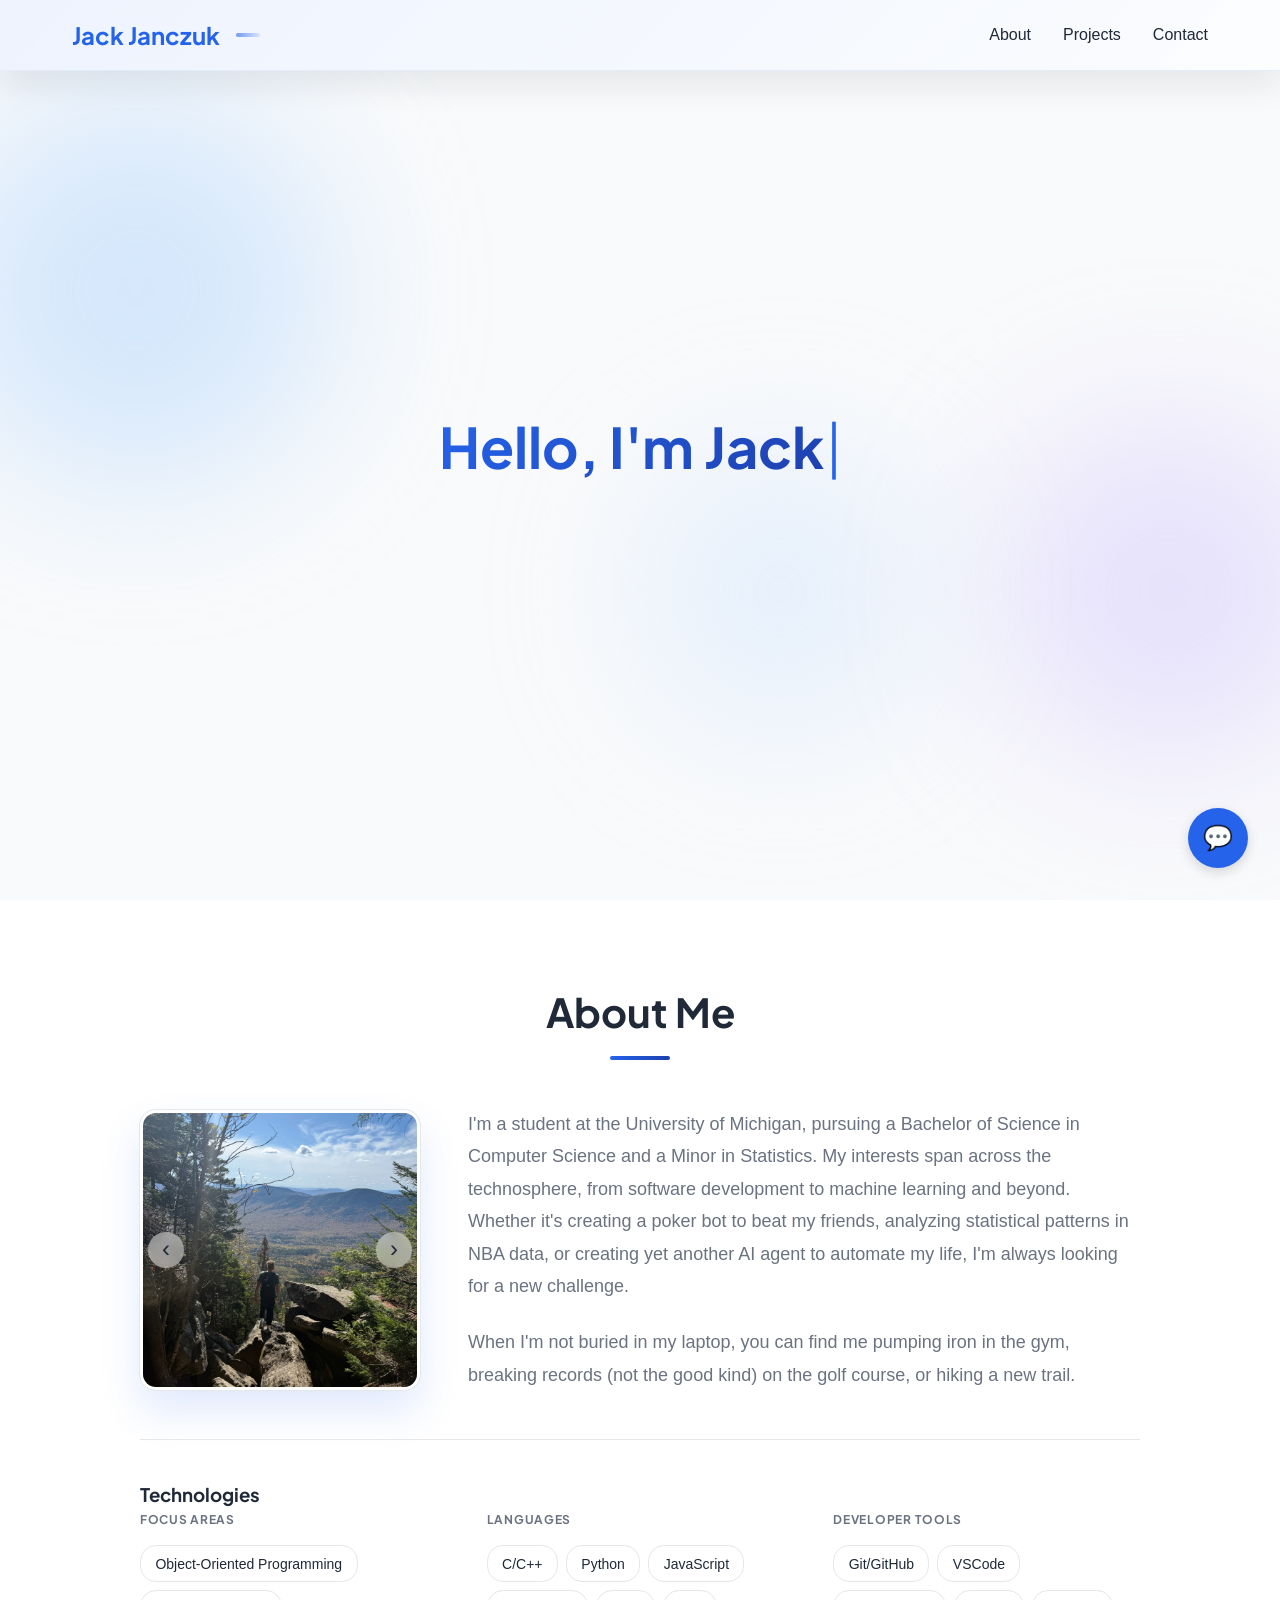
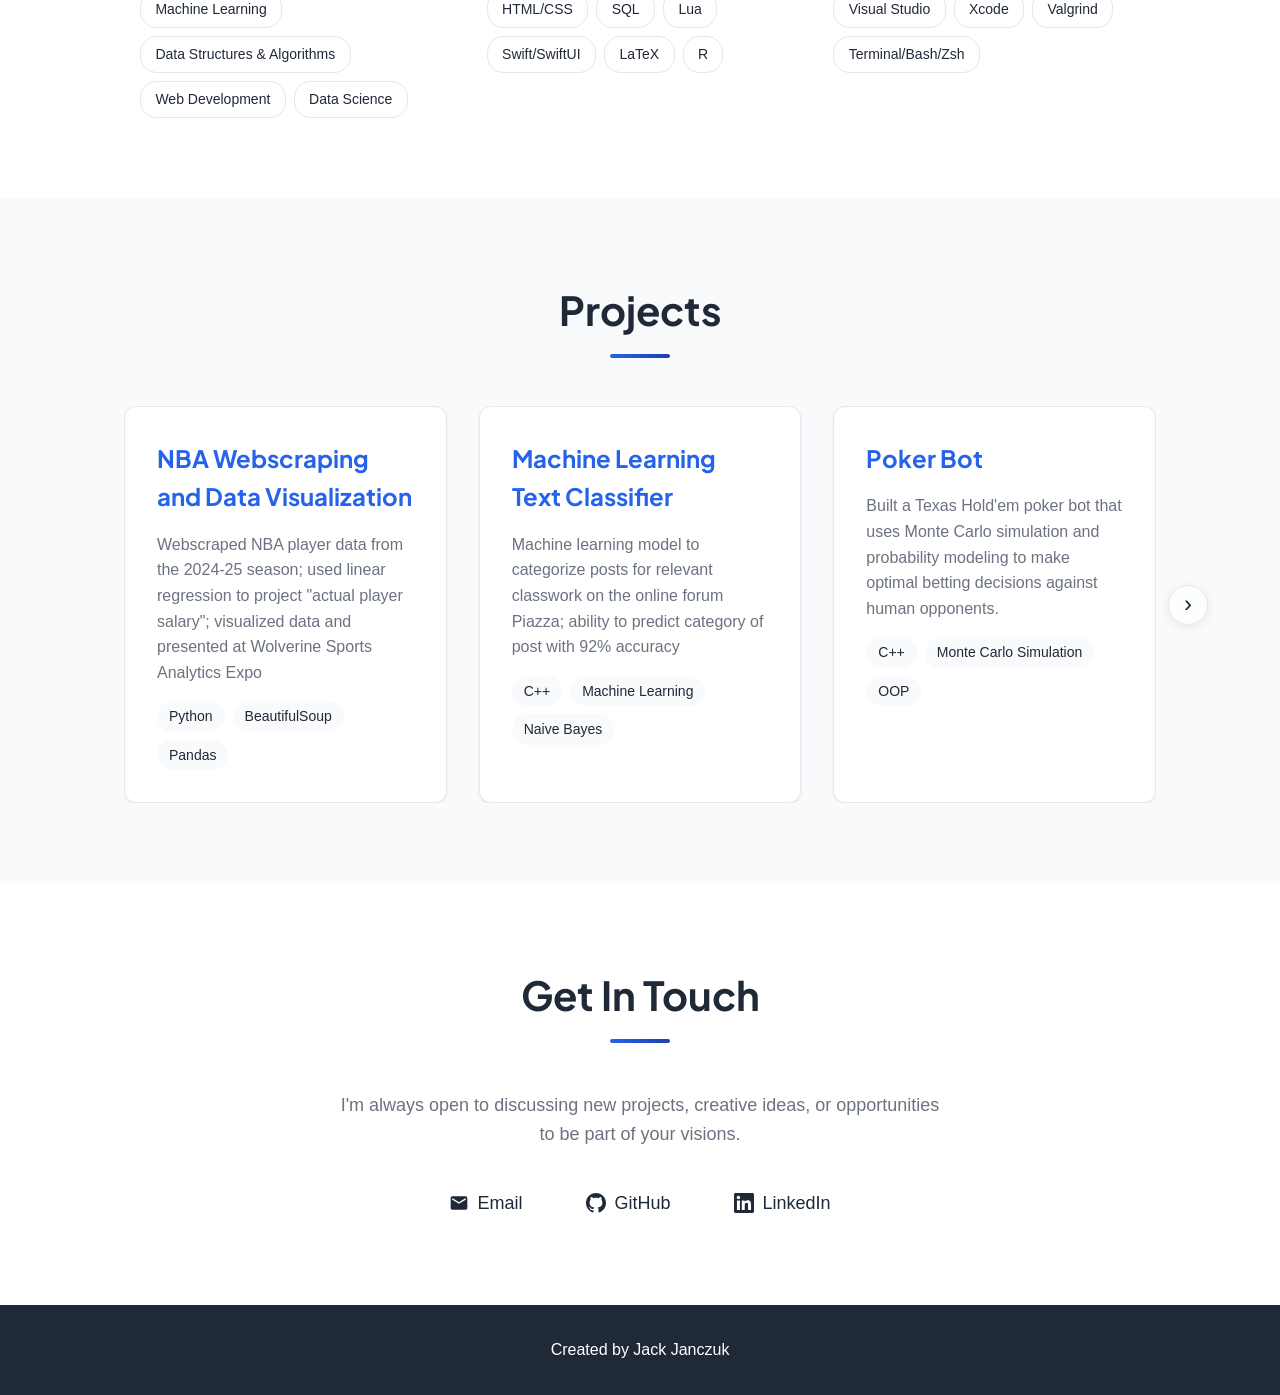
==== commit ca969629: "updated footer" ====
--- a/home.html
+++ b/home.html
@@ -49,7 +49,7 @@
                     <div class="about-carousel" id="aboutCarousel">
                         <button type="button" class="carousel-arrow carousel-prev" aria-label="Previous photo">&#8249;</button>
                         <div class="carousel-viewport">
-                            <img id="aboutCarouselImage" class="carousel-image" src="images/about/IMG_0041.JPG" alt="Jack Janczuk" width="280" height="280" loading="eager">
+                            <img id="aboutCarouselImage" class="carousel-image" src="images/IMG_0041.JPG" alt="Jack Janczuk" width="280" height="280" loading="eager">
                         </div>
                         <button type="button" class="carousel-arrow carousel-next" aria-label="Next photo">&#8250;</button>
                     </div>
@@ -158,7 +158,7 @@
     <!-- Footer -->
     <footer>
         <div class="container">
-            <p>&copy; 2026 Jack Janczuk. All rights reserved.</p>
+            <p>Created by Jack Janczuk</p>
         </div>
     </footer>
 
@@ -502,10 +502,10 @@
             if (!img || !prevBtn || !nextBtn) return;
 
             const photos = [
-                { src: 'images/about/IMG_0041.JPG', alt: 'Jack Janczuk' },
-                { src: 'images/about/IMG_4346.jpeg', alt: 'Jack Janczuk' },
-                { src: 'images/about/IMG_0625.JPG', alt: 'Jack Janczuk' },
-                { src: 'images/about/DSC_7346.jpeg', alt: 'Jack Janczuk' }
+                { src: 'images/IMG_0041.JPG', alt: 'Jack Janczuk' },
+                { src: 'images/IMG_4346.jpeg', alt: 'Jack Janczuk' },
+                { src: 'images/IMG_0625.JPG', alt: 'Jack Janczuk' },
+                { src: 'images/DSC_7346.jpeg', alt: 'Jack Janczuk' }
             ];
 
             let currentIndex = 0;
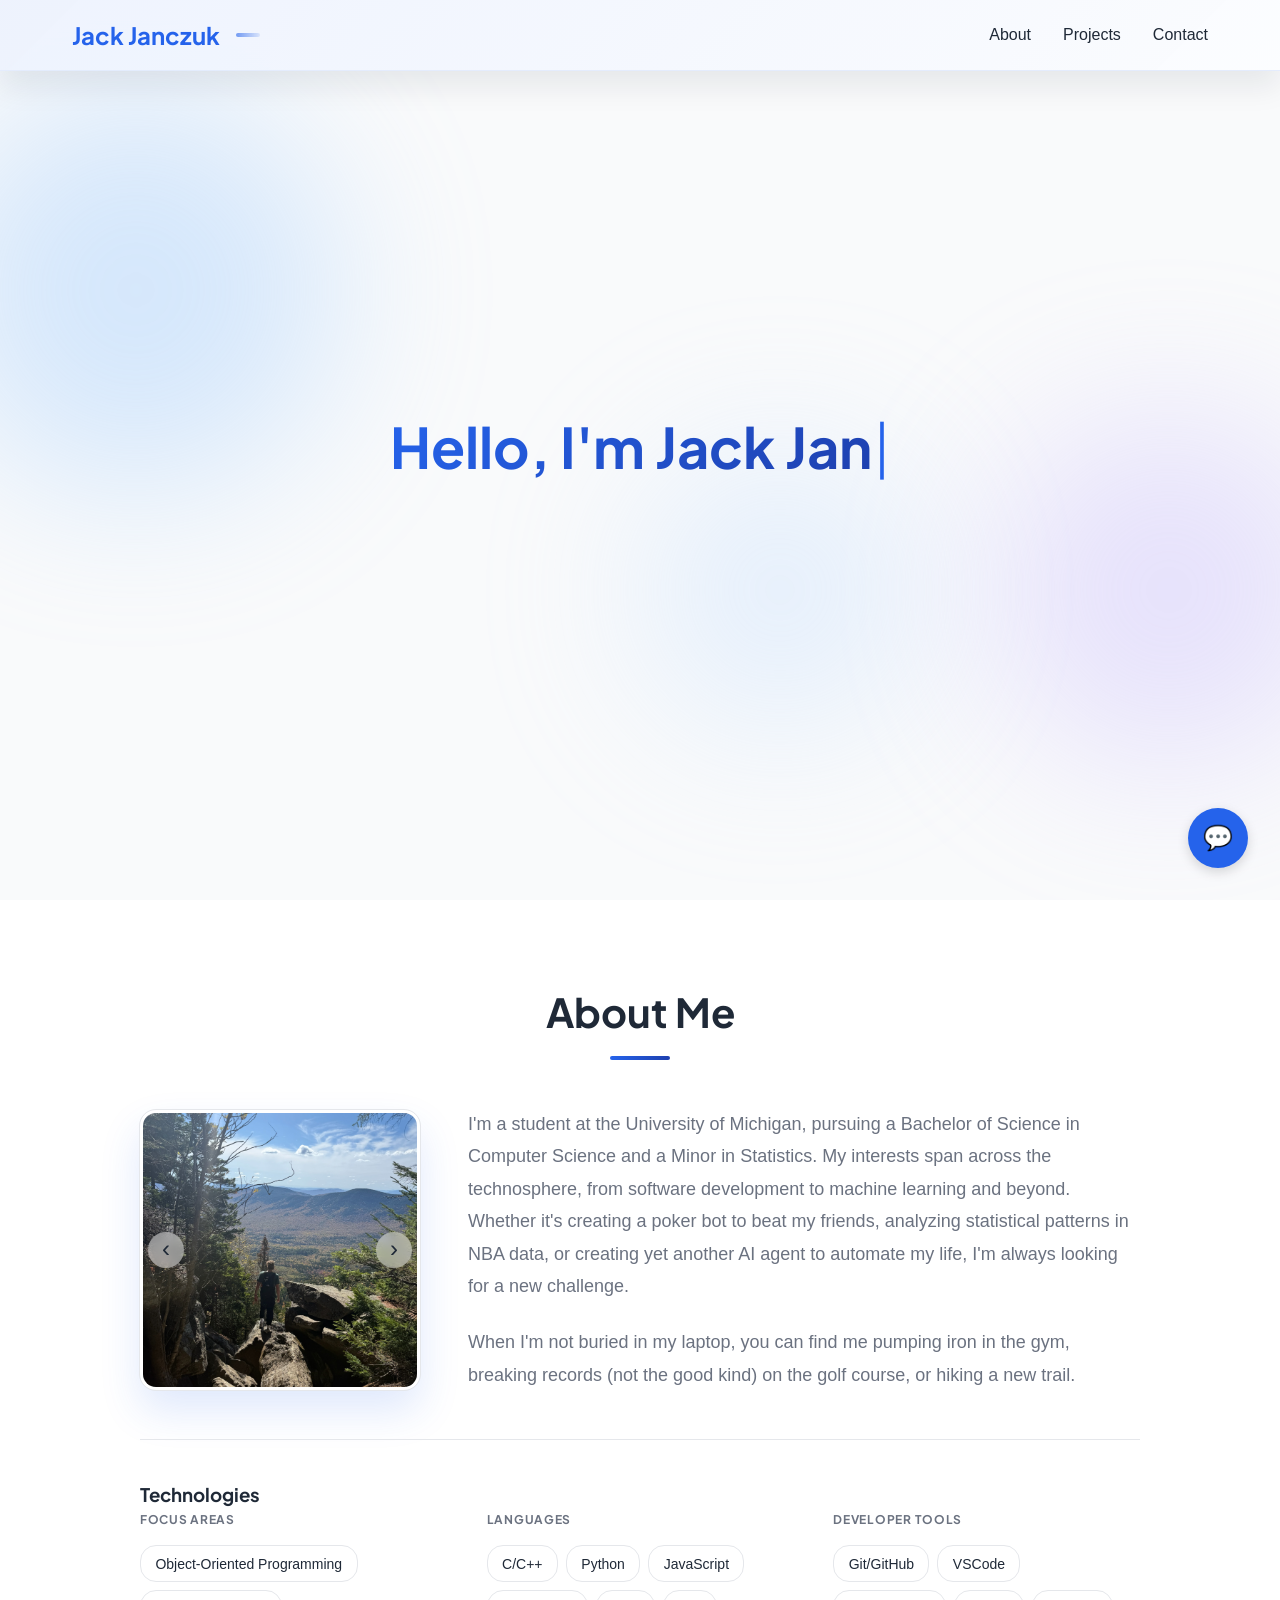
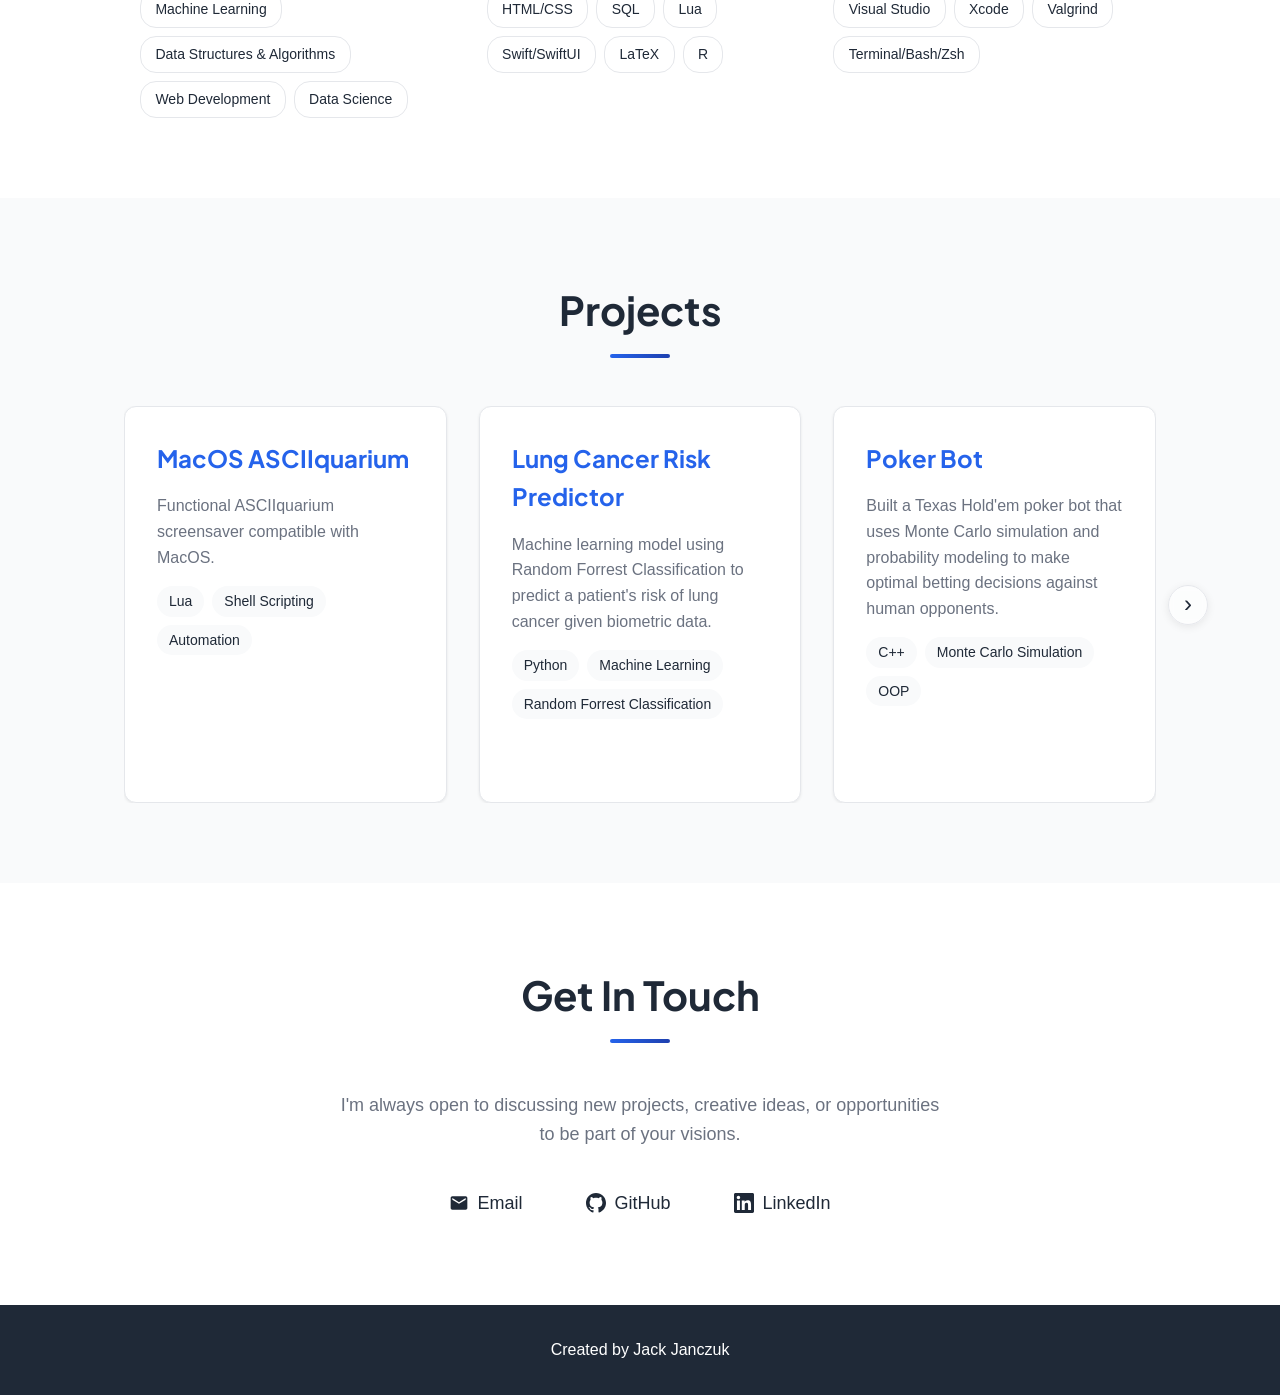
==== commit dcce9611: "reorganized projects" ====
--- a/home.html
+++ b/home.html
@@ -210,6 +210,56 @@
         // Project data - you can expand this with more details for each project
         const projects = [
             {
+                title: "MacOS ASCIIquarium",
+                description: "Functional ASCIIquarium screensaver compatible with MacOS.",
+                tags: ["Lua", "Shell Scripting", "Automation"],
+                imageUrl: "project-images/asciiquarium.jpg",
+                details: `
+                    <h3>Overview</h3>
+                    <p>Developed a program that automatically opens a terminal window displaying ASCIIquarium upon detecting a session of three minutes of inactivity,
+                         closing the window on any mouse movement or key stroke.</p>
+                    <h3>Key Features</h3>
+                    <ul>
+                        <li>Automatic detection of inactivity for screensaver feel</li>
+                        <li>User customization of inactivity threshold</li>
+                        <li>Clean removal of terminal window upon keystroke/mouse movement</li>
+                    </ul>
+                `
+            },
+            {
+                title: "Lung Cancer Risk Predictor",
+                description: "Machine learning model using Random Forrest Classification to predict a patient's risk of lung cancer given biometric data.",
+                tags: ["Python", "Machine Learning", "Random Forrest Classification"],
+                imageUrl: "project-images/lungcancer.png",
+                details: `
+                    <h3>Overview</h3>
+                    <p>My project for Michigan Data Science Team W26, a machine learning model using Random Forrest Classification to predict a patient's risk of lung cancer given biometric data, presented at MDST's Data Science Night expo.</p>
+                    <h3>Key Features</h3>
+                    <ul>
+                        <li>Model trained using a 5,0000+ record clinical dataset</li>
+                        <li>Achieved a mean cross-validation accuracy of 95.45% (±0.53%)</li>
+                        <li>Developed an interactive web app enabling users to input personal health indicators and receive real-time lung cancer risk predictions, with dynamic feature importance visualizations</li>
+                        <li>Deployed web app using Streamlit</li>
+                    </ul>
+                `
+            },
+            {
+                title: "Poker Bot",
+                description: "Built a Texas Hold'em poker bot that uses Monte Carlo simulation and probability modeling to make optimal betting decisions against human opponents.",
+                tags: ["C++", "Monte Carlo Simulation", "OOP"],
+                imageUrl: "project-images/poker.jpg",
+                details: `
+                    <h3>Overview</h3>
+                    <p>A poker-playing agent that evaluates hand strength and pot odds to decide when to fold, call, or raise in simulated and live games.</p>
+                    <h3>Key Features</h3>
+                    <ul>
+                        <li>Monte Carlo hand equity estimation</li>
+                        <li>Automated betting strategy engine</li>
+                        <li>Support for games with any number of players</li>
+                    </ul>
+                `
+            },
+            {
                 title: "NBA Webscraping and Data Visualization",
                 description: "Webscraped NBA player data from the 2024-25 season; used linear regression to project \"actual player salary\"; visualized data and presented at Wolverine Sports Analytics Expo",
                 tags: ["Python", "BeautifulSoup", "Pandas"],
@@ -242,55 +292,6 @@
                         <li>Optimized for performance in C++</li>
                     </ul>
                 `
-            },
-            {
-                title: "Poker Bot",
-                description: "Built a Texas Hold'em poker bot that uses Monte Carlo simulation and probability modeling to make optimal betting decisions against human opponents.",
-                tags: ["C++", "Monte Carlo Simulation", "OOP"],
-                imageUrl: "project-images/poker.jpg",
-                details: `
-                    <h3>Overview</h3>
-                    <p>A poker-playing agent that evaluates hand strength and pot odds to decide when to fold, call, or raise in simulated and live games.</p>
-                    <h3>Key Features</h3>
-                    <ul>
-                        <li>Monte Carlo hand equity estimation</li>
-                        <li>Automated betting strategy engine</li>
-                        <li>Support for games with any number of players</li>
-                    </ul>
-                `
-            },
-            {
-                title: "MacOS ASCIIquarium",
-                description: "Developed a program enabling a functional ASCIIquarium screensaver for MacOS.",
-                tags: ["Lua", "Shell Scripting", "Automation"],
-                imageUrl: "project-images/asciiquarium.jpg",
-                details: `
-                    <h3>Overview</h3>
-                    <p>A program that automatically opens a terminal window displaying ASCIIquarium upon detecting a session of three minutes of inactivity,
-                         closing the window on any mouse movement or key stroke.</p>
-                    <h3>Key Features</h3>
-                    <ul>
-                        <li>Automatic detection of inactivity for screensaver feel</li>
-                        <li>User customization of inactivity threshold</li>
-                        <li>Clean removal of terminal window upon keystroke/mouse movement</li>
-                    </ul>
-                `
-            },
-            {
-                title: "AI Life Automation Agent",
-                description: "Personal AI agent that automates routine tasks—calendar management, email triage, and workflow triggers—using LLM APIs and custom integrations.",
-                tags: ["Python", "LLMs", "Automation"],
-                imageUrl: "",
-                details: `
-                    <h3>Overview</h3>
-                    <p>An agentic system that connects to everyday tools and executes multi-step workflows based on natural language commands.</p>
-                    <h3>Key Features</h3>
-                    <ul>
-                        <li>Natural language task parsing</li>
-                        <li>Integration with calendar and email APIs</li>
-                        <li>Extensible plugin architecture for new automations</li>
-                    </ul>
-                `
             }
         ];
 
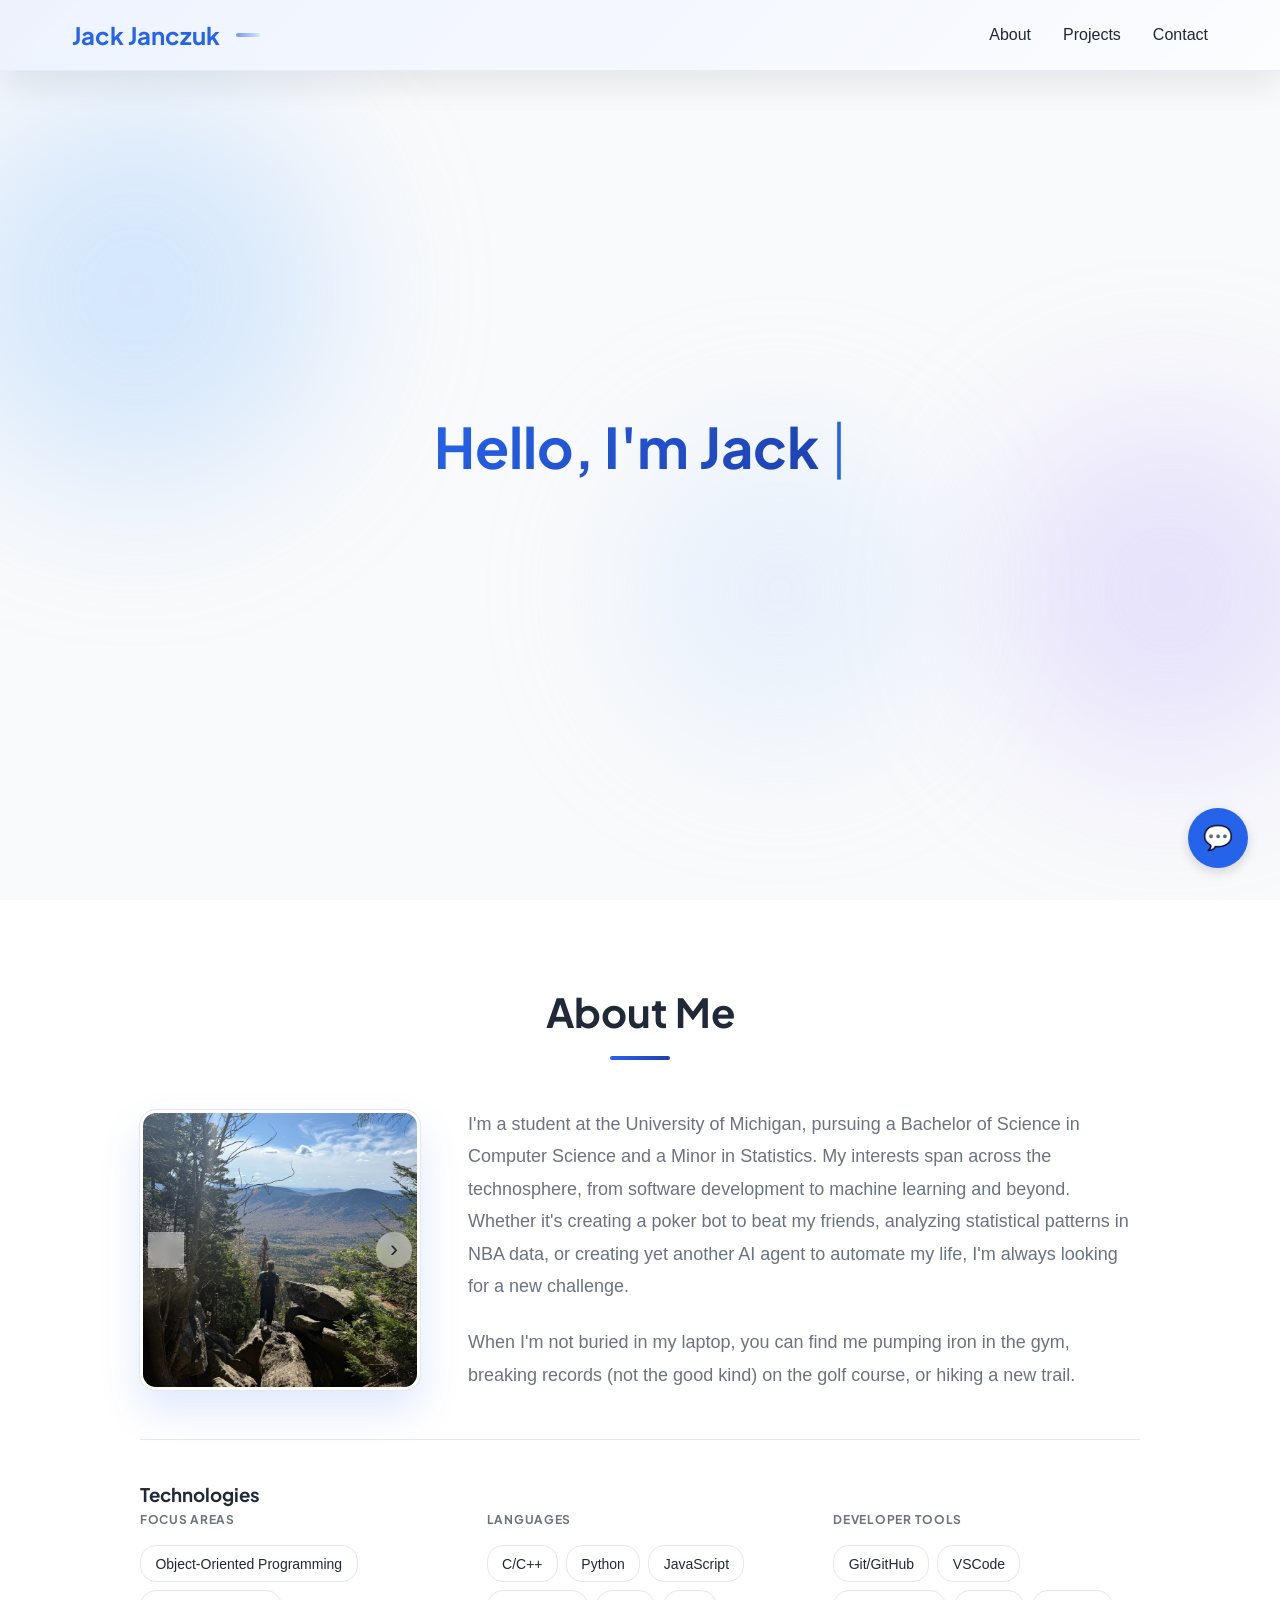
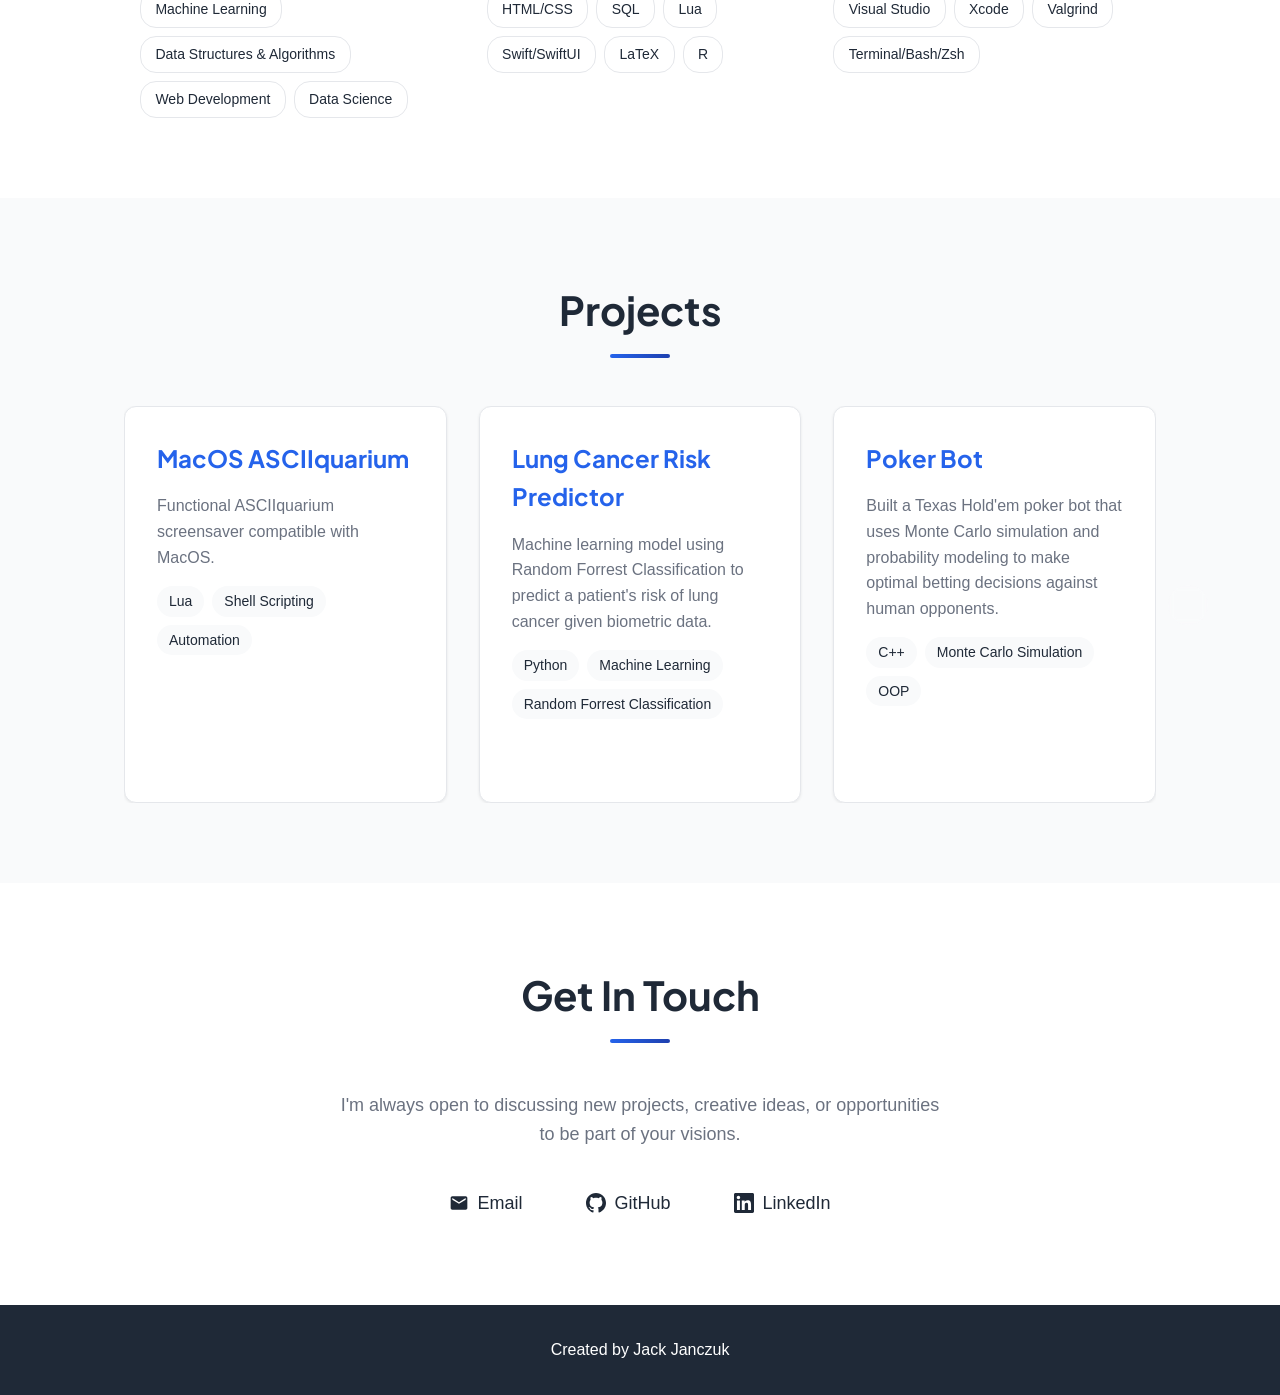
==== commit e98599d3: "reorganized image file structure" ====
--- a/home.html
+++ b/home.html
@@ -8,8 +8,8 @@
     <link rel="preconnect" href="https://fonts.gstatic.com" crossorigin>
     <link href="https://fonts.googleapis.com/css2?family=Plus+Jakarta+Sans:wght@600;700;800&display=swap" rel="stylesheet">
     <link rel="stylesheet" href="styles.css">
-    <link rel="icon" type="image/png" sizes="64x64" href="project-images/IMG_4706-favicon-64.png">
-    <link rel="shortcut icon" href="project-images/IMG_4706-favicon-64.png">
+    <link rel="icon" type="image/png" sizes="64x64" href="images/IMG_4706-favicon-64.png">
+    <link rel="shortcut icon" href="images/IMG_4706-favicon-64.png">
 </head>
 <body>
     <!-- Navigation -->
@@ -213,7 +213,7 @@
                 title: "MacOS ASCIIquarium",
                 description: "Functional ASCIIquarium screensaver compatible with MacOS.",
                 tags: ["Lua", "Shell Scripting", "Automation"],
-                imageUrl: "project-images/asciiquarium.jpg",
+                imageUrl: "images/asciiquarium.jpg",
                 details: `
                     <h3>Overview</h3>
                     <p>Developed a program that automatically opens a terminal window displaying ASCIIquarium upon detecting a session of three minutes of inactivity,
@@ -230,7 +230,7 @@
                 title: "Lung Cancer Risk Predictor",
                 description: "Machine learning model using Random Forrest Classification to predict a patient's risk of lung cancer given biometric data.",
                 tags: ["Python", "Machine Learning", "Random Forrest Classification"],
-                imageUrl: "project-images/lungcancer.png",
+                imageUrl: "images/lungcancer.png",
                 details: `
                     <h3>Overview</h3>
                     <p>My project for Michigan Data Science Team W26, a machine learning model using Random Forrest Classification to predict a patient's risk of lung cancer given biometric data, presented at MDST's Data Science Night expo.</p>
@@ -247,7 +247,7 @@
                 title: "Poker Bot",
                 description: "Built a Texas Hold'em poker bot that uses Monte Carlo simulation and probability modeling to make optimal betting decisions against human opponents.",
                 tags: ["C++", "Monte Carlo Simulation", "OOP"],
-                imageUrl: "project-images/poker.jpg",
+                imageUrl: "images/poker.jpg",
                 details: `
                     <h3>Overview</h3>
                     <p>A poker-playing agent that evaluates hand strength and pot odds to decide when to fold, call, or raise in simulated and live games.</p>
@@ -263,7 +263,7 @@
                 title: "NBA Webscraping and Data Visualization",
                 description: "Webscraped NBA player data from the 2024-25 season; used linear regression to project \"actual player salary\"; visualized data and presented at Wolverine Sports Analytics Expo",
                 tags: ["Python", "BeautifulSoup", "Pandas"],
-                imageUrl: "project-images/nba.png",
+                imageUrl: "images/nba.png",
                 details: `
                     <h3>Overview</h3>
                     <p>My project for Wolverine Sports Analytics F25, involving webscraping NBA player statistics and salary data to visualize salary trends and identify overpaid/underpaid players</p>
@@ -280,7 +280,7 @@
                 title: "Machine Learning Text Classifier",
                 description: "Machine learning model to categorize posts for relevant classwork on the online forum Piazza; ability to predict category of post with 92% accuracy",
                 tags: ["C++", "Machine Learning", "Naive Bayes"],
-                imageUrl: "project-images/piazza.png",
+                imageUrl: "images/piazza.png",
                 details: `
                     <h3>Overview</h3>
                     <p>A sophisticated machine learning classifier using Naive Bayes classification designed to automatically categorize educational forum posts, improving content organization and discoverability.</p>
